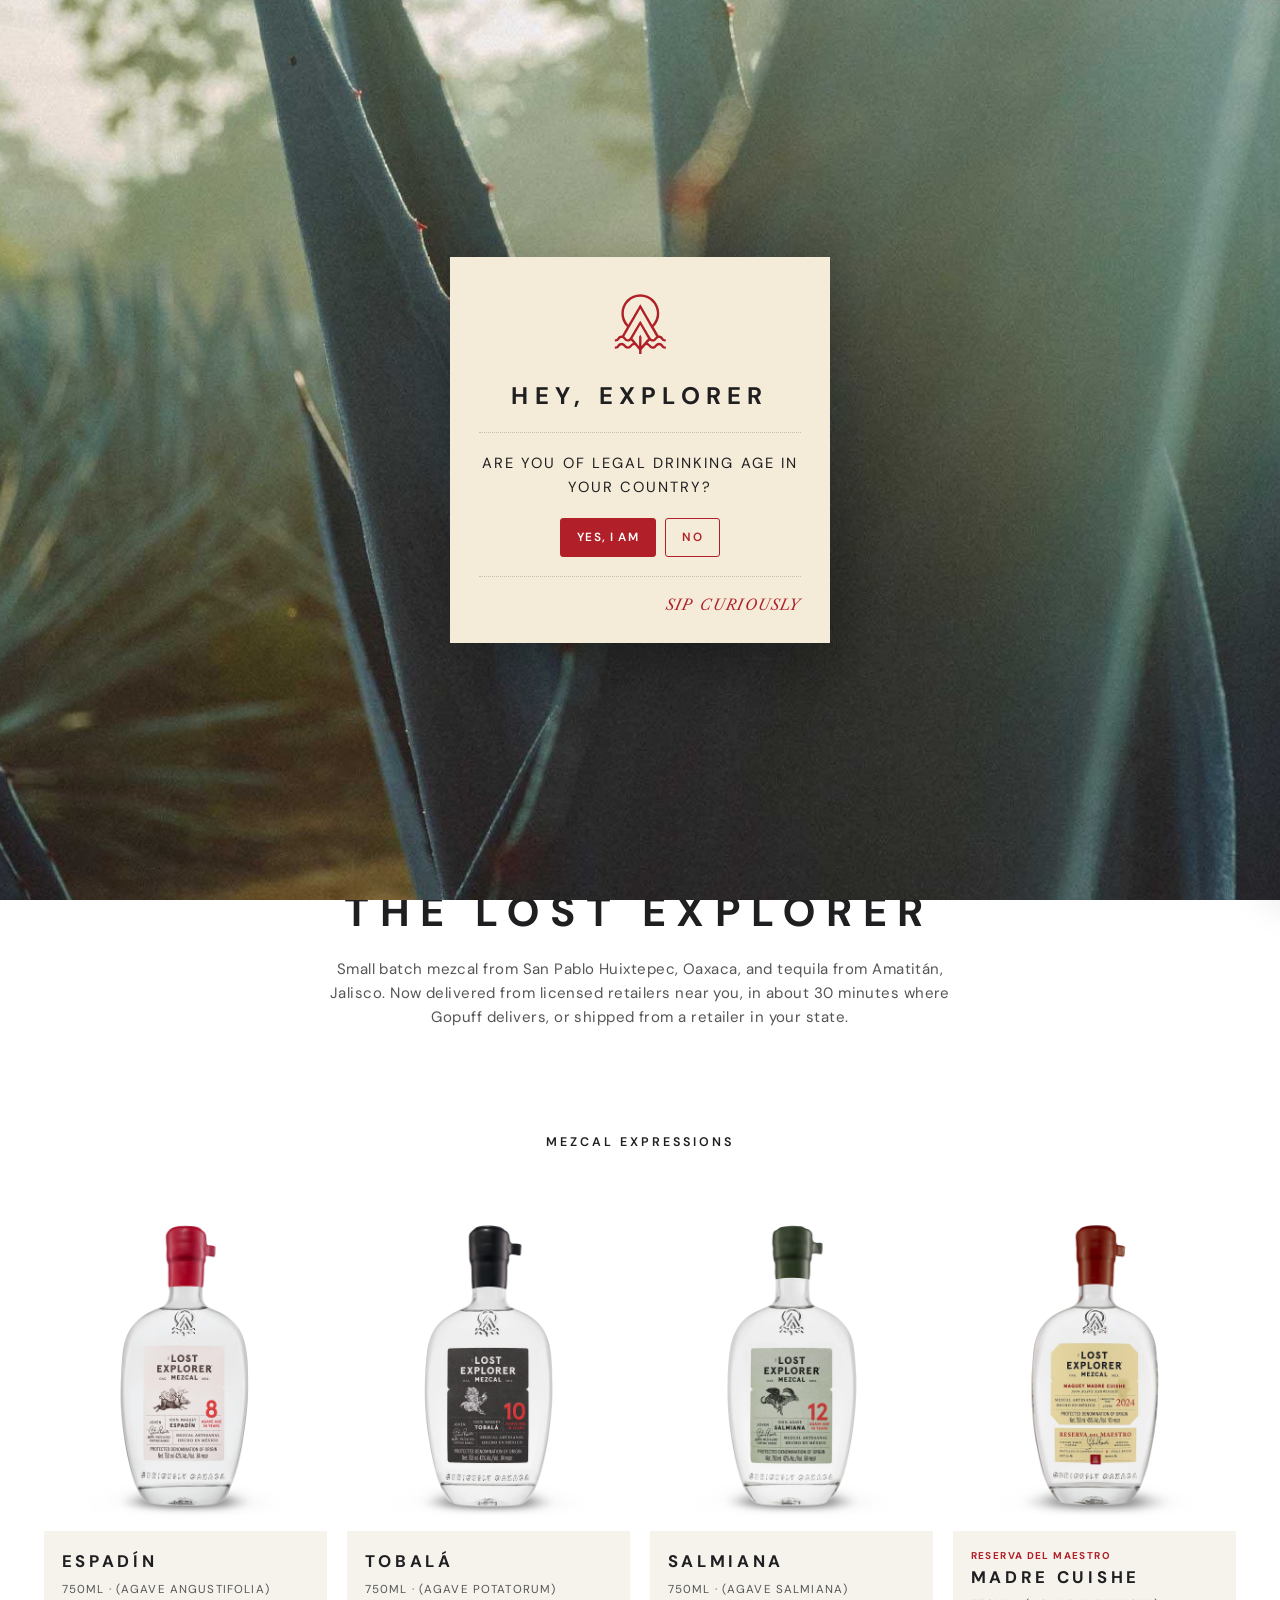
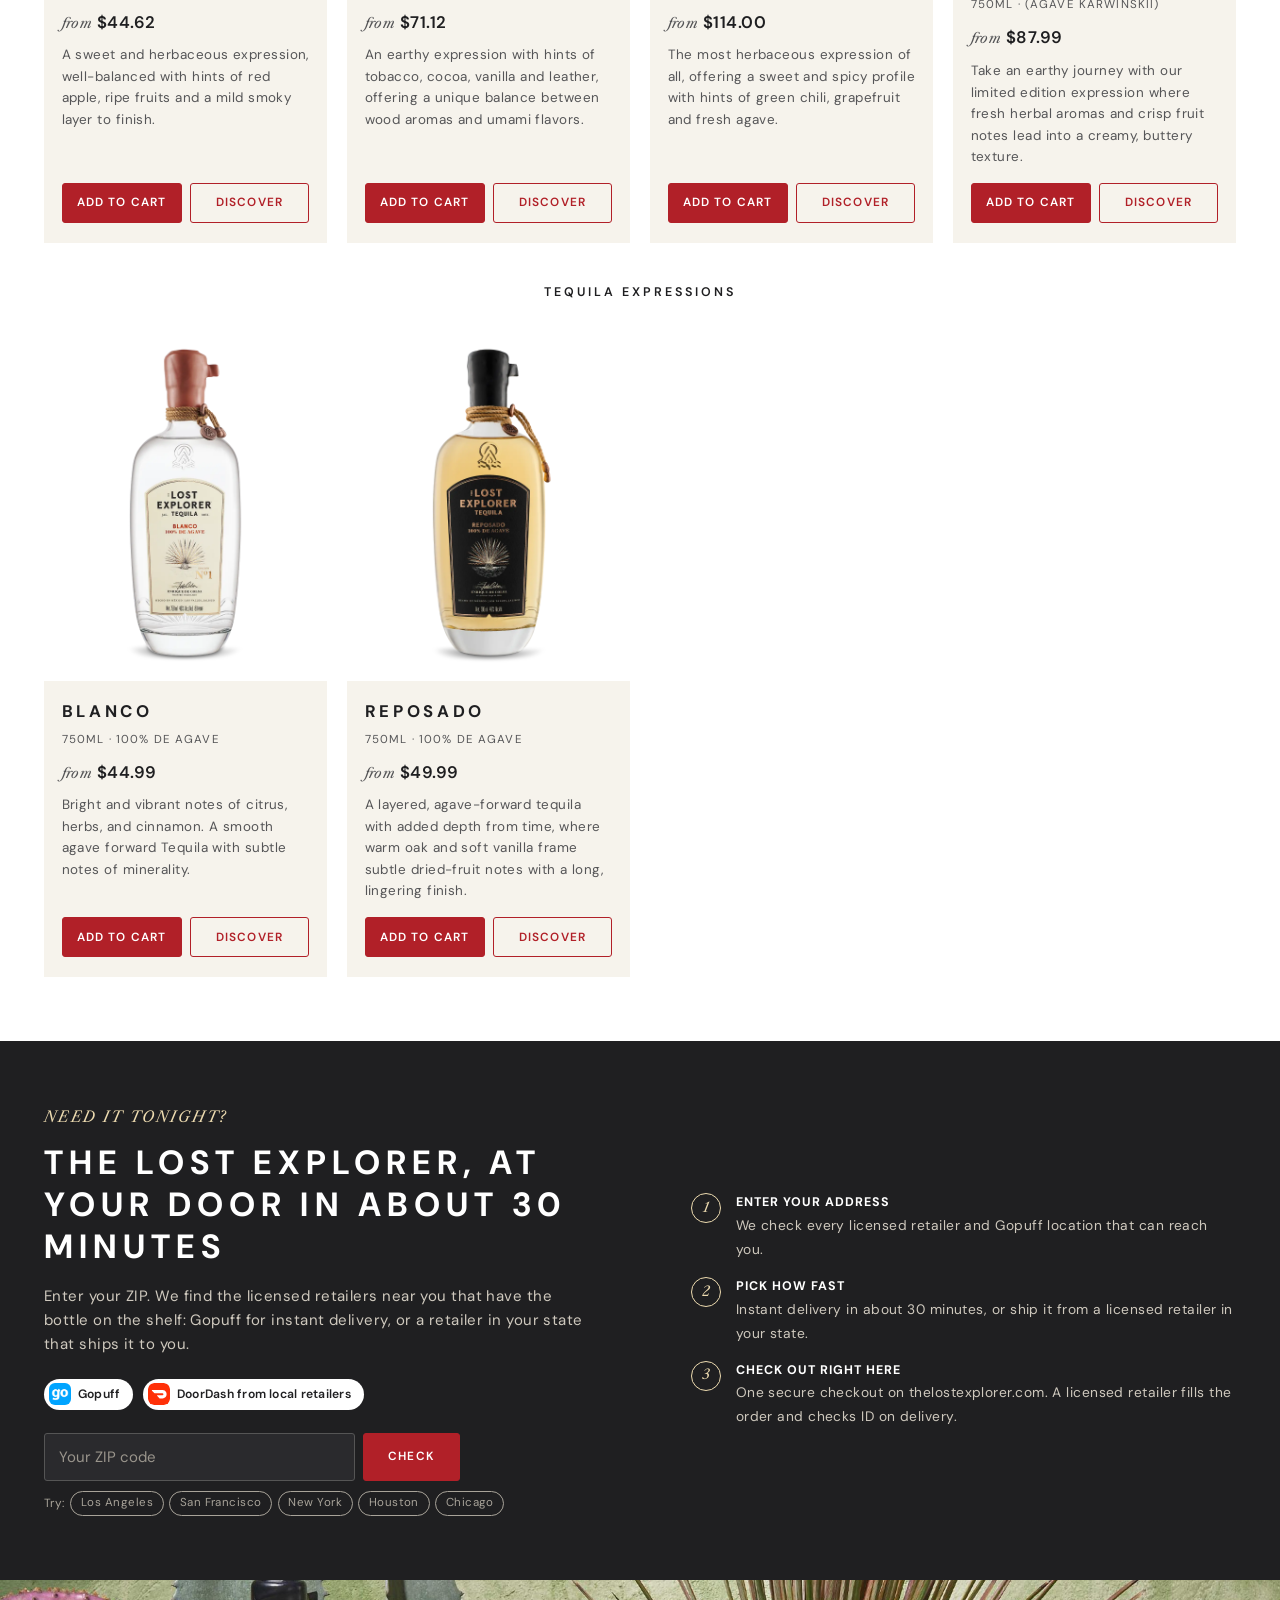
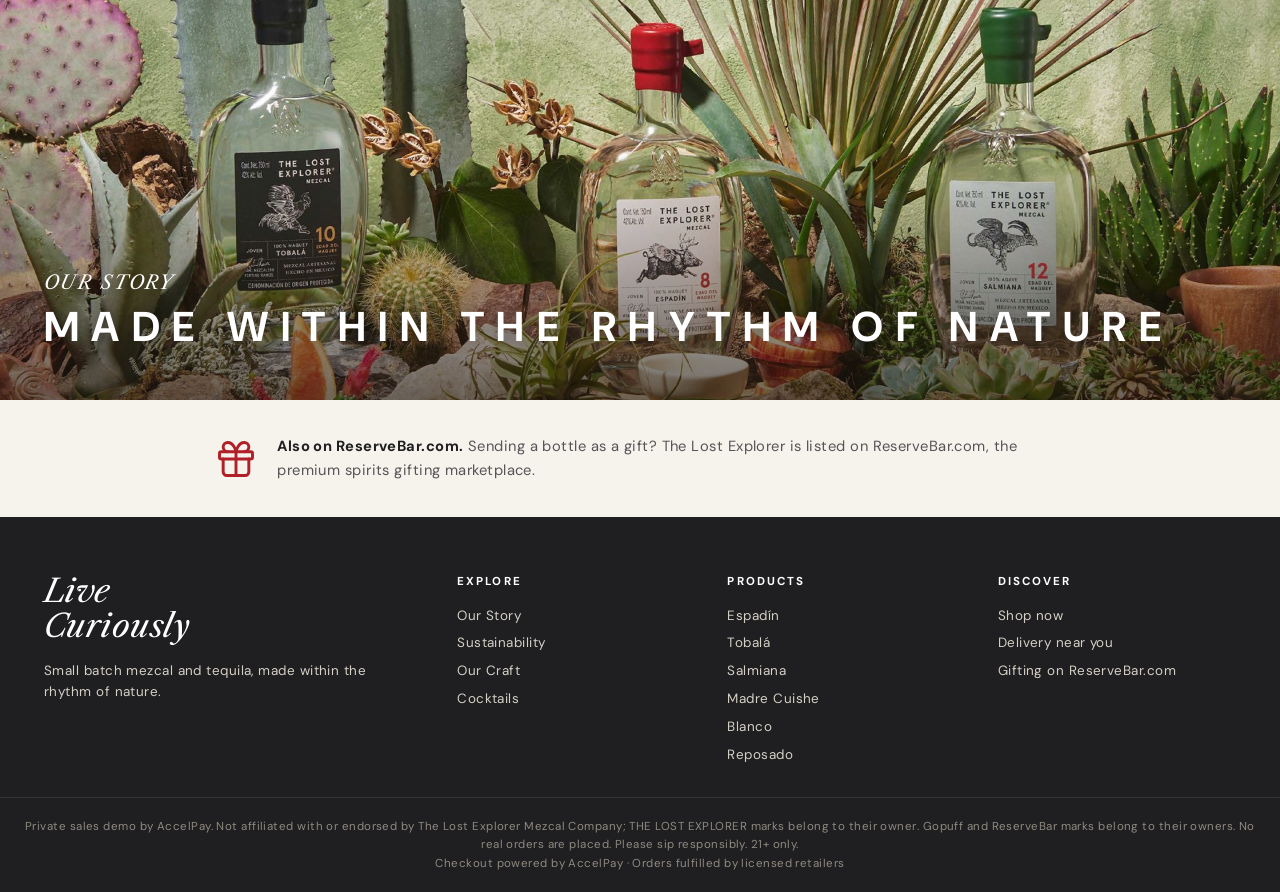
==== index.html @ 0f4b22ae "The Lost Explorer x AccelPay: demo Co-Authored-By: Claude Opus 5.5 <noreply@anthropic.com>" ====
<!doctype html>
<html lang="en">
<head>
<meta charset="utf-8">
<meta name="viewport" content="width=device-width,initial-scale=1">
<title>Live Curiously - The Lost Explorer</title>
<meta name="description" content="Private sales demo: thelostexplorer.com with AccelPay checkout in place of Bottle Nexus.">
<meta name="robots" content="noindex,nofollow">
<link rel="preconnect" href="https://fonts.googleapis.com">
<link rel="preconnect" href="https://fonts.gstatic.com" crossorigin>
<link rel="stylesheet" href="https://fonts.googleapis.com/css2?family=DM+Sans:wght@400;500;600;700&family=Libre+Caslon+Text:ital,wght@0,400;1,400&display=swap">
<link rel="stylesheet" href="styles.css?v=20261024a">
</head>
<body data-page="home">
<div id="site-header"></div>

<section class="hero" style="background-image:url('assets/home-banner.jpg')">
  <div class="in"><div class="copy">
    <span class="kicker">World's best</span>
    <p>Taste the Tequila Blanco that just won Best of Class and Best of Show in a blind test of peers by the Latin America World Spirits Competition.</p>
    <a class="btn" href="product.html?sku=blanco-750">Shop now</a>
  </div></div>
</section>

<section class="intro">
  <span class="kicker">A celebration of <b style="font-weight:700">soulful spirit making</b></span>
  <h1 class="h-caps">The Lost Explorer</h1>
  <p>Small batch mezcal from San Pablo Huixtepec, Oaxaca, and tequila from Amatitán, Jalisco. Now delivered from licensed retailers near you, in about 30 minutes where Gopuff delivers, or shipped from a retailer in your state.</p>
</section>

<section class="shop" id="shop">
  <h3 class="sec" id="mezcal">Mezcal expressions</h3>
  <div class="grid" id="grid-mezcal"></div>
  <h3 class="sec" id="tequila">Tequila expressions</h3>
  <div class="grid" id="grid-tequila"></div>
</section>

<section class="dband" id="tonight">
  <div class="in">
    <div>
      <span class="kicker">Need it tonight?</span>
      <h2>The Lost Explorer, at your door in about 30 minutes</h2>
      <p>Enter your ZIP. We find the licensed retailers near you that have the bottle on the shelf: Gopuff for instant delivery, or a retailer in your state that ships it to you.</p>
      <div class="partners">
        <span class="chip"><img src="assets/gopuff-icon.png" alt="">Gopuff</span>
        <span class="chip"><img src="assets/doordash-icon.svg" alt="">DoorDash from local retailers</span>
      </div>
      <div class="zipform"><input inputmode="numeric" maxlength="5" placeholder="Your ZIP code" aria-label="ZIP code"><button class="btn" data-zip-set>Check</button></div>
      <div class="quick">Try: <button data-zip-quick="90028">Los Angeles</button><button data-zip-quick="94103">San Francisco</button><button data-zip-quick="10003">New York</button><button data-zip-quick="77002">Houston</button><button data-zip-quick="60601">Chicago</button></div>
    </div>
    <div>
      <div id="band-result"></div>
      <ol class="how" id="how">
        <li><span class="n">1</span><div><strong>Enter your address</strong><span>We check every licensed retailer and Gopuff location that can reach you.</span></div></li>
        <li><span class="n">2</span><div><strong>Pick how fast</strong><span>Instant delivery in about 30 minutes, or ship it from a licensed retailer in your state.</span></div></li>
        <li><span class="n">3</span><div><strong>Check out right here</strong><span>One secure checkout on thelostexplorer.com. A licensed retailer fills the order and checks ID on delivery.</span></div></li>
      </ol>
    </div>
  </div>
</section>

<section class="banner" id="story" style="background-image:url('assets/banner-mezcal.jpg')">
  <div class="in"><span class="kicker">Our story</span><h2 class="h-caps">Made within the rhythm of nature</h2></div>
</section>

<section class="rb-band" id="reservebar">
  <div class="in"><img src="assets/gift.svg" alt="">
    <p><strong>Also on ReserveBar.com.</strong> Sending a bottle as a gift? The Lost Explorer is listed on ReserveBar.com, the premium spirits gifting marketplace.</p>
  </div>
</section>

<div id="site-footer"></div>

<script src="partials.js?v=20261024a"></script>
<script src="catalog.js?v=20261024a"></script>
<script src="data.js?v=20261024a"></script>
<script>
(function () {
  var C = window.LE_CATALOG;
  function card(sku) {
    var p = C[sku];
    return '<a class="card" data-card-sku="' + sku + '" href="product.html?sku=' + sku + '">' +
      '<div class="shot"><span class="tag" hidden><img src="assets/gopuff-icon.png" alt="">About 30 min</span>' +
      '<img src="' + p.img + '" alt="The Lost Explorer ' + p.name + '"><img class="ro" src="' + p.rollover + '" alt=""></div>' +
      '<div class="body"><h4>' + (p.kicker ? '<span style="display:block;font-size:.62rem;letter-spacing:.14em;color:var(--crimson)">' + p.kicker + '</span>' : '') + p.name + '</h4>' +
      '<span class="sz">' + p.size + ' · ' + p.teaser + '</span><span class="price"></span>' +
      '<p class="desc">' + p.desc + '</p>' +
      '<div class="acts"><button class="btn" data-add-sku="' + sku + '">Add to cart</button><span class="btn ghost">Discover</span></div></div></a>';
  }
  document.getElementById('grid-mezcal').innerHTML = ['espadin-750','tobala-750','salmiana-750','madre-cuishe-750'].map(card).join('');
  document.getElementById('grid-tequila').innerHTML = ['blanco-750','reposado-750'].map(card).join('');
})();
</script>
<script src="elements-config.js?v=20261024a"></script>
<script src="app.js?v=20261024a"></script>
</body>
</html>
---- styles.css ----
/* The Lost Explorer x AccelPay demo.
   Tokens are lifted from thelostexplorer.com (WordPress preset colours, 2026-10-24).
   Their type is Apercu + Adobe Caslon Pro (Typekit); DM Sans and Libre Caslon Text
   are the closest Google Fonts. The .lce-* classes approximate the LiquidCommerce
   Elements components so the switch to the real SDK is visually boring. */
:root {
  --crimson: #b12028; --crimson-dark: #981c22;
  --cotton: #faf7f0; --bone: #f6f3ec; --ecru: #efe3ce; --wheat: #eddbb0;
  --camel: #c38a67; --terracotta: #b5583a; --hunter: #4e625e; --sage: #a7ae9c;
  --ash: #94918c; --charcoal: #555557; --ink: #1f1f21; --white: #fff;
  --line: #e4ded1; --dots: #c9c1b1; --green: #3f6b52;
  --sans: "DM Sans", -apple-system, BlinkMacSystemFont, "Helvetica Neue", Arial, sans-serif;
  --serif: "Libre Caslon Text", Georgia, "Times New Roman", serif;
  --maxw: 1240px;
}
* { box-sizing: border-box; }
html { scroll-behavior: smooth; }
body { margin: 0; background: var(--white); color: var(--ink); font-family: var(--sans); font-size: 15px; line-height: 1.6; letter-spacing: .03em; -webkit-font-smoothing: antialiased; }
img { max-width: 100%; display: block; }
a { color: inherit; }
button { font: inherit; cursor: pointer; letter-spacing: inherit; }
:focus-visible { outline: 2px solid var(--crimson); outline-offset: 2px; }
.muted { color: var(--charcoal); }

/* ---------------------------------------------------------------- header */
.topbar { background: #000; color: #fff; font-size: .68rem; letter-spacing: .08em; text-transform: uppercase; }
.topbar .in { max-width: var(--maxw); margin: 0 auto; padding: .4rem 1.5rem; display: flex; gap: 1.5rem; justify-content: flex-end; align-items: center; }
.topbar a { text-decoration: none; opacity: .9; }
.promo-bar { background: var(--crimson); color: #fff; text-align: center; font-size: .82rem; padding: .45rem 1rem; letter-spacing: .02em; }
header.site { position: sticky; top: 0; z-index: 60; background: #fff; border-bottom: 1px solid var(--line); }
.hdr { max-width: var(--maxw); margin: 0 auto; padding: .8rem 1.5rem; display: flex; align-items: center; gap: 1.5rem; }
.brand { display: flex; align-items: center; gap: .55rem; text-decoration: none; color: var(--ink); flex: none; }
.brand .ic { width: 22px; height: 26px; }
.brand .ic svg { width: 100%; height: 100%; fill: var(--crimson); }
.brand .wm { width: 205px; }
.brand .wm svg { width: 100%; height: auto; fill: var(--ink); display: block; }
nav.main { display: flex; gap: 1.6rem; margin-left: auto; align-items: center; }
nav.main a { font-size: .74rem; letter-spacing: .1em; text-transform: uppercase; text-decoration: none; font-weight: 500; padding: .25rem 0; border-bottom: 1px solid transparent; }
nav.main a:hover, nav.main a[aria-current] { border-bottom-color: var(--crimson); }
.hdr-actions { display: flex; align-items: center; gap: .6rem; }
.zip-pill { white-space: nowrap; border: 1px solid var(--line); background: #fff; border-radius: 3px; padding: .45rem .7rem; font-size: .72rem; letter-spacing: .08em; text-transform: uppercase; display: inline-flex; gap: .35rem; align-items: center; }
.cart-pill { display: inline-flex; align-items: center; gap: .5rem; background: var(--crimson); color: #fff; border: none; border-radius: 3px; padding: .55rem 1rem; font-size: .74rem; letter-spacing: .1em; text-transform: uppercase; font-weight: 600; }
.cart-pill:hover { background: var(--crimson-dark); }
.cart-pill svg { width: 15px; height: 15px; fill: currentColor; }
.cart-pill .count { background: #fff; color: var(--crimson); border-radius: 999px; min-width: 1.3rem; height: 1.3rem; display: inline-grid; place-items: center; font-size: .7rem; padding: 0 .3rem; }
.cart-pill .count[hidden] { display: none; }
.burger { display: none; background: none; border: none; font-size: 1.5rem; line-height: 1; padding: 0 .25rem; }
.crumbs { max-width: var(--maxw); margin: 0 auto; padding: .7rem 1.5rem; font-size: .68rem; letter-spacing: .1em; text-transform: uppercase; color: var(--ash); }
.crumbs a { text-decoration: none; } .crumbs b { color: var(--crimson); font-weight: 500; }

/* ---------------------------------------------------------------- buttons */
.btn { display: inline-flex; align-items: center; justify-content: center; gap: .5rem; background: var(--crimson); color: #fff; border: 1px solid var(--crimson); border-radius: 3px; padding: .75rem 1.5rem; font-size: .74rem; letter-spacing: .1em; text-transform: uppercase; font-weight: 600; text-decoration: none; }
.btn:hover { background: var(--crimson-dark); border-color: var(--crimson-dark); }
.btn.ghost { background: transparent; color: var(--crimson); }
.btn.ghost:hover { background: var(--crimson); color: #fff; }
.btn.light { background: #fff; color: var(--ink); border-color: #fff; }
.btn.sm { padding: .55rem 1rem; }
.btn.block { width: 100%; }
.btn:disabled, .btn[disabled] { opacity: .4; cursor: not-allowed; }

/* ---------------------------------------------------------------- type */
.kicker { font-family: var(--serif); font-style: italic; text-transform: uppercase; letter-spacing: .12em; color: var(--crimson); font-size: .95rem; }
.h-caps { font-weight: 700; text-transform: uppercase; letter-spacing: .3em; font-size: clamp(1.5rem, 3.6vw, 2.6rem); line-height: 1.15; margin: 0; }

/* ---------------------------------------------------------------- hero */
.hero { position: relative; aspect-ratio: 2 / 1; min-height: 420px; max-height: 760px; background: #d8c3a0 center/cover no-repeat; display: flex; align-items: center; }
.hero .in { max-width: var(--maxw); width: 100%; margin: 0 auto; padding: 4rem 1.5rem; }
.hero .copy { max-width: 26rem; color: #fff; text-shadow: 0 1px 12px rgba(0,0,0,.25); }
.hero .kicker { color: #fff; font-size: 1.35rem; margin-bottom: 1.1rem; display: block; }
.hero p { text-transform: uppercase; letter-spacing: .16em; font-size: .86rem; line-height: 1.75; margin: 0 0 1.6rem; }

.intro { text-align: center; padding: 5rem 1.5rem 3rem; max-width: 820px; margin: 0 auto; }
.intro .kicker { display: block; margin-bottom: 1rem; }
.intro p { color: var(--charcoal); max-width: 40rem; margin: 1.25rem auto 0; }

/* ---------------------------------------------------------------- product grid */
.shop { max-width: var(--maxw); margin: 0 auto; padding: 1rem 1.5rem 4rem; }
.shop h3.sec { font-size: .78rem; letter-spacing: .24em; text-transform: uppercase; text-align: center; margin: 2.5rem 0 1.5rem; font-weight: 600; }
.grid { display: grid; grid-template-columns: repeat(4, minmax(0,1fr)); gap: 1.25rem; }
.card { background: var(--bone); text-decoration: none; color: inherit; display: flex; flex-direction: column; position: relative; }
.card .shot { position: relative; aspect-ratio: 4/5; overflow: hidden; background: #fff; }
.card .shot img { position: absolute; inset: 0; width: 100%; height: 100%; object-fit: cover; transition: opacity .35s; }
.card .shot img.ro { opacity: 0; }
.card:hover .shot img.ro { opacity: 1; }
.card .tag { position: absolute; top: .75rem; left: .75rem; z-index: 2; background: #fff; border-radius: 3px; padding: .25rem .5rem .25rem .3rem; font-size: .66rem; letter-spacing: .06em; text-transform: uppercase; display: inline-flex; align-items: center; gap: .35rem; box-shadow: 0 1px 6px rgba(0,0,0,.12); }
.card .tag img { width: 16px; height: 16px; border-radius: 4px; }
.card .tag[hidden] { display: none; }
.card .body { padding: 1.1rem 1.1rem 1.25rem; display: flex; flex-direction: column; gap: .35rem; flex: 1; }
.card h4 { margin: 0; font-size: 1.05rem; letter-spacing: .22em; text-transform: uppercase; font-weight: 700; }
.card .sz { font-size: .72rem; letter-spacing: .1em; color: var(--charcoal); text-transform: uppercase; }
.card .price { font-size: 1.05rem; font-weight: 600; margin-top: .25rem; }
.card .price .from { font-family: var(--serif); font-style: italic; font-weight: 400; font-size: .85rem; color: var(--charcoal); }
.card .price .na { font-size: .8rem; color: var(--ash); font-weight: 400; }
.card .desc { font-size: .84rem; color: var(--charcoal); margin: .2rem 0 .6rem; }
.card .acts { margin-top: auto; display: flex; gap: .5rem; flex-wrap: wrap; }
.card .acts .btn { flex: 1; padding: .6rem .8rem; }

/* ---------------------------------------------------------------- delivery band */
.dband { background: var(--ink); color: #fff; }
.dband .in { max-width: var(--maxw); margin: 0 auto; padding: 4rem 1.5rem; display: grid; grid-template-columns: 1.1fr 1fr; gap: 3rem; align-items: center; }
.dband .kicker { color: var(--wheat); display: block; margin-bottom: .8rem; }
.dband h2 { font-weight: 700; text-transform: uppercase; letter-spacing: .18em; font-size: clamp(1.4rem, 3vw, 2.1rem); line-height: 1.25; margin: 0 0 1rem; }
.dband p { color: #cfc9be; margin: 0 0 1.4rem; max-width: 34rem; }
.partners { display: flex; gap: .6rem; flex-wrap: wrap; margin-bottom: 1.4rem; }
.chip { display: inline-flex; align-items: center; gap: .45rem; background: #fff; color: var(--ink); border-radius: 999px; padding: .3rem .8rem .3rem .3rem; font-size: .76rem; font-weight: 600; letter-spacing: .02em; }
.chip img { width: 22px; height: 22px; border-radius: 6px; }
.zipform { display: flex; gap: .5rem; max-width: 26rem; }
.zipform input { flex: 1; min-width: 0; border: 1px solid #555; background: #2a2a2d; color: #fff; border-radius: 3px; padding: .7rem .9rem; font: inherit; }
.zipform input::placeholder { color: #9a958c; }
.quick { font-size: .74rem; color: var(--ash); display: flex; flex-wrap: wrap; gap: .35rem; align-items: center; margin-top: .6rem; }
.quick button { background: none; border: 1px solid currentColor; border-radius: 999px; padding: .15rem .6rem; font-size: .72rem; color: inherit; }
.dband .quick { color: #a8a399; }
.band-res { background: #2a2a2d; border-radius: 6px; padding: 1.2rem; display: flex; flex-direction: column; gap: 1rem; }
.br-row { display: flex; gap: .8rem; align-items: flex-start; }
.br-row img { width: 34px; height: 34px; border-radius: 8px; flex: none; }
.br-row span { color: #cfc9be; font-size: .86rem; }
.pin { width: 34px; height: 34px; border-radius: 8px; background: var(--crimson); color: #fff !important; display: grid; place-items: center; font-weight: 700; font-size: .78rem !important; flex: none; }
.band-res .chg { align-self: flex-start; background: none; border: none; color: var(--wheat); text-decoration: underline; padding: 0; font-size: .8rem; }
.how { list-style: none; padding: 0; margin: 0; display: grid; gap: 1rem; }
.how li { display: flex; gap: .9rem; align-items: flex-start; }
.how .n { width: 30px; height: 30px; border-radius: 50%; border: 1px solid var(--wheat); color: var(--wheat); display: grid; place-items: center; font-family: var(--serif); font-style: italic; flex: none; }
.how strong { display: block; letter-spacing: .08em; text-transform: uppercase; font-size: .78rem; }
.how span { color: #cfc9be; font-size: .86rem; }

/* ---------------------------------------------------------------- banner / story */
.banner { position: relative; background: center/cover no-repeat; min-height: 420px; display: flex; align-items: flex-end; }
.banner::before { content: ""; position: absolute; inset: 0; background: linear-gradient(0deg, rgba(20,16,12,.6), rgba(20,16,12,0) 60%); }
.banner .in { position: relative; }
.banner .in { max-width: var(--maxw); width: 100%; margin: 0 auto; padding: 3rem 1.5rem; color: #fff; text-shadow: 0 1px 14px rgba(0,0,0,.35); }
.banner .kicker { color: #fff; font-size: 1.2rem; }
.banner h2 { margin: .4rem 0 0; }

.rb-band { background: var(--bone); }
.rb-band .in { max-width: 900px; margin: 0 auto; padding: 2.2rem 1.5rem; display: flex; gap: 1.2rem; align-items: center; }
.rb-band img { width: 44px; height: 44px; flex: none; }
.rb-band p { margin: 0; font-size: .92rem; color: var(--charcoal); }
.rb-band strong { color: var(--ink); }

/* ---------------------------------------------------------------- PDP */
.pdp { background: var(--bone); }
.pdp .in { max-width: var(--maxw); margin: 0 auto; padding: 3rem 1.5rem 4rem; display: grid; grid-template-columns: minmax(0, 470px) minmax(0, 1fr); gap: 3rem; align-items: start; }
.pdp h1 { font-size: clamp(1.8rem, 3.2vw, 2.4rem); letter-spacing: .26em; text-transform: uppercase; font-weight: 700; margin: 0; line-height: 1.1; }
.pdp .sub1 { text-transform: uppercase; letter-spacing: .14em; font-size: .84rem; margin-top: .4rem; }
.pdp .teaser { font-family: var(--serif); font-style: italic; text-transform: uppercase; letter-spacing: .1em; color: var(--crimson); font-size: .82rem; margin-top: .3rem; }
.specs { display: grid; grid-template-columns: 1fr auto; border-top: 1px dotted var(--dots); border-bottom: 1px dotted var(--dots); margin: 1.4rem 0 1rem; }
.specs .d { padding: 1rem 1rem 1rem 0; font-size: .86rem; border-right: 1px dotted var(--dots); }
.specs .age { padding: .4rem 0 .6rem 1.2rem; text-align: center; color: var(--crimson); }
.specs .age b { display: block; font-family: var(--serif); font-size: 4rem; line-height: 1; font-weight: 400; }
.specs .age span { font-size: .72rem; letter-spacing: .14em; text-transform: uppercase; font-weight: 700; line-height: 1.3; display: block; }
.facts { display: grid; grid-template-columns: auto 1fr; gap: .45rem 1rem; margin-bottom: 1.4rem; font-size: .76rem; align-items: baseline; }
.facts dt { text-transform: uppercase; letter-spacing: .12em; font-weight: 600; }
.facts dd { margin: 0; font-family: var(--serif); font-style: italic; text-transform: uppercase; letter-spacing: .08em; border-bottom: 1px dotted var(--dots); padding-bottom: .2rem; }
.pdp .visual { position: sticky; top: 100px; }
.pdp .visual img.hero-img { width: 100%; height: auto; }
.pdp .visual .bottle { background: #fff; display: grid; place-items: center; padding: 1rem; }
.pdp .visual .bottle img { max-height: 560px; width: auto; }

/* ---------------------------------------------------------------- Elements stand-in */
.lce-host { display: flex; flex-direction: column; gap: 1.1rem; }
.lce-note { font-size: .66rem; letter-spacing: .08em; text-transform: uppercase; color: var(--ash); display: flex; align-items: center; gap: .4rem; }
.lce-note::before { content: ""; width: 7px; height: 7px; border-radius: 50%; background: var(--crimson); }
.lce-field { display: flex; flex-direction: column; gap: .5rem; }
.lce-label { font-size: .7rem; letter-spacing: .14em; text-transform: uppercase; font-weight: 600; }
.lce-label em { font-style: normal; color: var(--ash); font-weight: 400; letter-spacing: .06em; }
.lce-chips { display: flex; gap: .6rem; }
.lce-chip { border: 1px solid var(--ink); background: transparent; border-radius: 6px; padding: .45rem 1.1rem; font-size: .72rem; letter-spacing: .1em; text-transform: uppercase; text-decoration: none; color: var(--ink); font-weight: 600; }
.lce-chip[aria-checked="true"] { background: var(--ink); color: #fff; }
.lce-price { font-size: 1.6rem; font-weight: 700; }
.lce-price .per { font-family: var(--serif); font-style: italic; font-weight: 400; font-size: .95rem; text-transform: uppercase; letter-spacing: .06em; }
.lce-price .from { font-family: var(--serif); font-style: italic; font-weight: 400; font-size: 1rem; }
.lce-address { border: 1px dashed var(--dots); border-radius: 4px; padding: .9rem; display: flex; flex-direction: column; gap: .6rem; background: #fff; }
.lce-address.needs { border-color: var(--crimson); box-shadow: 0 0 0 3px rgba(177,32,40,.12); }
.lce-address.set { border-style: solid; border-color: var(--green); background: #f3f7f3; }
.lce-address .row { display: flex; gap: .5rem; }
.lce-address input { flex: 1; min-width: 0; border: 1px solid var(--line); border-radius: 3px; padding: .6rem .75rem; font: inherit; }
.lce-address .cur { font-size: .86rem; display: flex; align-items: center; gap: .5rem; flex-wrap: wrap; }
.lce-address .chg { background: none; border: none; text-decoration: underline; font-size: .8rem; color: var(--charcoal); padding: 0; margin-left: auto; }
.lce-tabs { display: grid; grid-template-columns: 1fr 1fr; border: 1px solid var(--ink); border-radius: 4px; overflow: hidden; }
.lce-tabs button { background: #fff; border: none; padding: .75rem .6rem; text-align: center; font-size: .72rem; letter-spacing: .1em; text-transform: uppercase; font-weight: 600; border-right: 1px solid var(--ink); display: flex; flex-direction: column; align-items: center; gap: .15rem; }
.lce-tabs button:last-child { border-right: none; }
.lce-tabs button[aria-selected="true"] { background: var(--ink); color: #fff; }
.lce-tabs button:disabled { color: var(--ash); cursor: not-allowed; background: #f3f1ec; }
.lce-tabs .ico { width: 18px; height: 18px; border-radius: 5px; }
.lce-tabs .sub { font-size: .68rem; letter-spacing: 0; text-transform: none; font-weight: 400; opacity: .8; }
.lce-retailers { display: flex; flex-direction: column; gap: .45rem; }
.lce-retailer { display: flex; align-items: center; gap: .75rem; width: 100%; text-align: left; border: 1px solid var(--line); background: #fff; border-radius: 4px; padding: .65rem .8rem; }
.lce-retailer[aria-checked="true"] { border-color: var(--ink); box-shadow: inset 0 0 0 1px var(--ink); }
.lce-retailer .lft { display: flex; gap: .65rem; align-items: center; flex: 1; min-width: 0; }
.rlogo { width: 30px; height: 30px; border-radius: 7px; flex: none; }
.rlogo.txt { background: var(--ecru); color: var(--ink); display: grid; place-items: center; font-weight: 700; font-size: .85rem; }
.lce-retailer .nm { font-weight: 600; font-size: .86rem; }
.lce-retailer .meta { font-size: .74rem; color: var(--charcoal); }
.lce-retailer .fee { font-weight: 700; font-size: .92rem; white-space: nowrap; }
.lce-retailers .more { font-size: .76rem; color: var(--charcoal); padding: .2rem .2rem 0; }
.lce-buy { display: flex; gap: .75rem; align-items: stretch; }
.qty { display: flex; align-items: center; gap: .1rem; }
.qty button { background: none; border: none; width: 2rem; height: 2.4rem; font-size: 1.1rem; }
.qty span { font-family: var(--serif); font-style: italic; min-width: 1.6rem; text-align: center; }
.lce-buy .btn { flex: 1; }
.lce-alert { font-size: .84rem; color: var(--crimson-dark); background: #fbf0ef; border-radius: 4px; padding: .7rem .8rem; }
.lce-fine { font-size: .72rem; color: var(--ash); margin: 0; }
.lce-address .quick { margin-top: 0; }
.lce-address .quick button { color: var(--charcoal); }

/* notes */
.notes { max-width: var(--maxw); margin: 0 auto; padding: 3rem 1.5rem 1rem; }
.notes .tri { display: grid; grid-template-columns: repeat(3, 1fr); border-top: 1px dotted var(--dots); border-bottom: 1px dotted var(--dots); }
.notes .tri div { padding: 1.4rem; border-right: 1px dotted var(--dots); }
.notes .tri div:last-child { border-right: none; }
.notes .tri h5 { margin: 0 0 .5rem; font-family: var(--serif); font-style: italic; color: var(--crimson); text-transform: uppercase; letter-spacing: .12em; font-size: .9rem; font-weight: 400; }
.notes .tri p { margin: 0; font-size: .9rem; }
.sip { max-width: var(--maxw); margin: 0 auto; padding: 2.5rem 1.5rem 3rem; display: grid; grid-template-columns: 1fr 1fr; gap: 3rem; align-items: center; }
.sip h5 { font-family: var(--serif); font-style: italic; color: var(--crimson); text-transform: uppercase; letter-spacing: .12em; font-size: .95rem; font-weight: 400; margin: 0 0 .8rem; }
.sip ul { list-style: none; padding: 0; margin: 0; text-transform: uppercase; letter-spacing: .1em; font-size: .8rem; display: grid; gap: .4rem; }

/* ---------------------------------------------------------------- drawer */
.scrim { position: fixed; inset: 0; background: rgba(20,18,16,.45); opacity: 0; pointer-events: none; transition: opacity .25s; z-index: 90; }
.scrim.on { opacity: 1; pointer-events: auto; }
.drawer { position: fixed; top: 0; right: 0; height: 100%; width: min(430px, 100%); background: var(--cotton); z-index: 100; display: flex; flex-direction: column; transform: translateX(100%); transition: transform .28s ease; box-shadow: -8px 0 40px rgba(0,0,0,.14); }
.drawer.on { transform: none; }
.drawer > header { position: static; display: flex; align-items: center; justify-content: space-between; padding: 1rem 1.25rem; border-bottom: 1px solid var(--line); background: #fff; }
.drawer > header h2 { font-size: .9rem; letter-spacing: .24em; text-transform: uppercase; margin: 0; }
.drawer .x { background: none; border: none; font-size: 1.6rem; line-height: 1; color: var(--charcoal); }
.drawer .items { flex: 1; overflow-y: auto; padding: 1rem 1.25rem; display: flex; flex-direction: column; gap: 1rem; }
.retailer-group { border: 1px solid var(--line); border-radius: 4px; overflow: hidden; background: #fff; }
.rg-head { background: var(--bone); padding: .55rem .8rem; font-size: .76rem; display: flex; gap: .5rem; align-items: center; flex-wrap: wrap; border-bottom: 1px solid var(--line); }
.rg-head img { width: 20px; height: 20px; border-radius: 5px; }
.rg-head .exp { color: var(--charcoal); margin-left: auto; }
.line { display: flex; gap: .8rem; padding: .8rem; border-bottom: 1px solid var(--line); align-items: flex-start; }
.line:last-child { border-bottom: none; }
.line .thumb { width: 52px; height: 64px; flex: none; background: #fff; display: grid; place-items: center; }
.line .thumb img { max-height: 64px; width: auto; }
.line .info { flex: 1; min-width: 0; display: flex; flex-direction: column; gap: .2rem; }
.line .nm { font-size: .84rem; font-weight: 700; letter-spacing: .08em; text-transform: uppercase; }
.line .sz { font-size: .74rem; color: var(--charcoal); }
.line .lfoot { display: flex; align-items: center; justify-content: space-between; }
.line .amt { font-weight: 600; font-size: .9rem; }
.line .rm { align-self: flex-start; background: none; border: none; color: var(--ash); font-size: .72rem; text-decoration: underline; padding: 0; }
.rb-note { display: flex; gap: .6rem; align-items: center; font-size: .78rem; color: var(--charcoal); background: #fff; border: 1px dashed var(--dots); border-radius: 4px; padding: .6rem .75rem; }
.rb-note img { width: 22px; height: 22px; flex: none; }
.empty { text-align: center; color: var(--charcoal); padding: 3rem 1rem; display: flex; flex-direction: column; align-items: center; gap: .5rem; }
.drawer .foot { border-top: 1px solid var(--line); padding: 1rem 1.25rem; display: flex; flex-direction: column; gap: .7rem; background: #fff; }
.promo { display: flex; gap: .5rem; align-items: center; }
.promo input { flex: 1; min-width: 0; border: 1px solid var(--line); border-radius: 3px; padding: .5rem .7rem; font: inherit; font-size: .85rem; }
.promo button { border: 1px solid var(--ink); background: #fff; border-radius: 3px; padding: .5rem .85rem; font-size: .74rem; text-transform: uppercase; letter-spacing: .08em; }
.promo .applied { flex: 1; font-size: .84rem; }
.totals { display: flex; flex-direction: column; gap: .25rem; font-size: .86rem; }
.totals .r { display: flex; justify-content: space-between; }
.totals .r.big { font-size: 1rem; font-weight: 700; border-top: 1px solid var(--line); padding-top: .5rem; margin-top: .2rem; }
.totals .r.disc .v { color: var(--green); }
.secure { font-size: .7rem; color: var(--ash); text-align: center; margin: 0; }

/* ---------------------------------------------------------------- checkout */
.co-top { background: #fff; border-bottom: 1px solid var(--line); }
.co-top .in { max-width: 1080px; margin: 0 auto; padding: 1rem 1.5rem; display: flex; align-items: center; justify-content: space-between; gap: 1rem; }
.co-top .secure-tag { font-size: .7rem; letter-spacing: .1em; text-transform: uppercase; color: var(--charcoal); display: flex; gap: .4rem; align-items: center; }
.co-wrap { max-width: 1080px; margin: 0 auto; padding: 2rem 1.5rem 5rem; display: grid; grid-template-columns: minmax(0,1.3fr) minmax(0,1fr); gap: 2.2rem; align-items: start; }
.co-main { display: flex; flex-direction: column; gap: 1.1rem; }
.co-step { background: #fff; border: 1px solid var(--line); border-radius: 4px; padding: 1.3rem; }
.co-step h3 { font-size: .82rem; letter-spacing: .2em; text-transform: uppercase; margin: 0 0 1rem; display: flex; align-items: center; gap: .6rem; }
.co-step h3 .n { width: 1.5rem; height: 1.5rem; border-radius: 50%; background: var(--crimson); color: #fff; font-size: .72rem; display: grid; place-items: center; letter-spacing: 0; }
.frm { display: grid; grid-template-columns: 1fr 1fr; gap: .7rem; }
.frm .full { grid-column: 1 / -1; }
.frm label { display: flex; flex-direction: column; gap: .3rem; font-size: .72rem; letter-spacing: .06em; text-transform: uppercase; color: var(--charcoal); }
.frm input { border: 1px solid var(--line); border-radius: 3px; padding: .6rem .7rem; font: inherit; font-size: .92rem; text-transform: none; letter-spacing: .02em; min-width: 0; background: #fff; }
.chk { display: flex; align-items: flex-start; gap: .55rem; font-size: .84rem; margin-top: .75rem; }
.chk input { margin-top: .25rem; }
.co-opt { display: flex; gap: .8rem; align-items: center; border: 1px solid var(--line); border-radius: 4px; padding: .8rem; margin-bottom: .5rem; font-size: .84rem; }
.co-opt.on { border-color: var(--ink); box-shadow: inset 0 0 0 1px var(--ink); }
.co-opt img { width: 34px; height: 34px; border-radius: 8px; flex: none; }
.co-opt span { color: var(--charcoal); font-size: .78rem; }
.co-opt .v { margin-left: auto; font-weight: 700; color: var(--ink); font-size: .9rem; }
.co-explain { font-size: .78rem; color: var(--charcoal); margin: .6rem 0 0; }
.card-mock { border: 1px solid var(--line); border-radius: 3px; padding: .85rem; background: var(--bone); font-size: .88rem; color: var(--charcoal); display: flex; justify-content: space-between; }
.stripe-note { font-size: .74rem; color: var(--ash); margin-top: .6rem; }
.legal { font-size: .72rem; color: var(--ash); margin-top: .8rem; }
.co-side { background: #fff; border: 1px solid var(--line); border-radius: 4px; padding: 1.3rem; position: sticky; top: 20px; display: flex; flex-direction: column; gap: 1rem; }
.co-side h3 { font-size: .82rem; letter-spacing: .2em; text-transform: uppercase; margin: 0; }
.co-ship { border: 1px solid var(--line); border-radius: 4px; overflow: hidden; }
.co-ship-h { display: flex; gap: .65rem; align-items: center; padding: .65rem .75rem; background: var(--bone); font-size: .8rem; }
.co-ship-h img { width: 30px; height: 30px; border-radius: 7px; }
.co-ship-h span { color: var(--charcoal); font-size: .74rem; }
.co-ship .line .amt { margin-left: auto; }
.thanks { max-width: 620px; margin: 0 auto; padding: 4.5rem 1.5rem; text-align: center; }
.thanks .num { font-family: var(--serif); font-style: italic; color: var(--crimson); font-size: 1.1rem; }
.thanks .who { text-align: left; background: var(--bone); border-radius: 4px; padding: 1rem 1.2rem; margin: 1.5rem 0; font-size: .88rem; }

/* ---------------------------------------------------------------- footer */
footer.site { background: var(--ink); color: #d5d0c6; }
.ft { max-width: var(--maxw); margin: 0 auto; padding: 3.5rem 1.5rem 2rem; display: grid; grid-template-columns: 1.6fr 1fr 1fr 1fr; gap: 2rem; }
.ft .lc { font-family: var(--serif); font-style: italic; font-size: 2rem; color: #fff; line-height: 1.1; }
.ft h4 { font-size: .72rem; letter-spacing: .18em; text-transform: uppercase; color: #fff; margin: 0 0 .8rem; }
.ft ul { list-style: none; margin: 0; padding: 0; display: flex; flex-direction: column; gap: .4rem; font-size: .84rem; }
.ft a { text-decoration: none; }
.legal-row { border-top: 1px solid #333; padding: 1.2rem 1.5rem; text-align: center; font-size: .72rem; color: #8f8a80; }
.powered { display: inline-flex; gap: .4rem; align-items: center; }

.ribbon { position: fixed; left: 0; bottom: 0; z-index: 120; background: var(--ink); color: #fff; font-size: .64rem; letter-spacing: .12em; text-transform: uppercase; padding: .4rem .8rem; border-top-right-radius: 4px; }
.toast { position: fixed; left: 50%; bottom: 1.5rem; transform: translate(-50%, 20px); background: var(--ink); color: #fff; padding: .6rem 1rem; border-radius: 4px; font-size: .84rem; opacity: 0; pointer-events: none; transition: all .25s; z-index: 130; }
.toast.on { opacity: 1; transform: translate(-50%, 0); }

/* ---------------------------------------------------------------- age gate */
#agegate { position: fixed; inset: 0; z-index: 200; background: #2d3b2c url("assets/agave.jpg") center/cover; display: grid; place-items: center; padding: 1rem; }
#agegate[hidden] { display: none; }
.ag-card { background: #f4ecd9; width: min(380px, 100%); padding: 2.2rem 1.8rem 1.6rem; text-align: center; box-shadow: 0 20px 60px rgba(0,0,0,.35); }
.ag-card .ic { width: 52px; margin: 0 auto 1rem; }
.ag-card .ic svg { fill: var(--crimson); width: 100%; height: auto; }
.ag-card h2 { letter-spacing: .26em; text-transform: uppercase; font-size: 1.5rem; margin: 0; padding-bottom: 1rem; border-bottom: 1px dotted var(--dots); }
.ag-q { text-transform: uppercase; letter-spacing: .14em; font-size: .92rem; margin: 1.2rem 0; }
.ag-btns { display: flex; gap: .6rem; justify-content: center; padding-bottom: 1.2rem; border-bottom: 1px dotted var(--dots); }
.ag-sip { font-family: var(--serif); font-style: italic; color: var(--crimson); text-transform: uppercase; letter-spacing: .12em; text-align: right; margin: 1rem 0 0; }

/* ---------------------------------------------------------------- responsive */
@media (max-width: 1080px) {
  .brand .wm { width: 160px; }
  nav.main { gap: 1rem; }
}
@media (max-width: 1000px) {
  .grid { grid-template-columns: repeat(2, minmax(0,1fr)); }
}
@media (max-width: 900px) {
  .dband .in, .pdp .in, .sip { grid-template-columns: 1fr; gap: 2rem; }
  .pdp .visual { position: static; order: -1; }
  .co-wrap { grid-template-columns: 1fr; }
  .co-side { position: static; }
  .ft { grid-template-columns: 1fr 1fr; }
}
@media (max-width: 760px) {
  nav.main { display: none; }
  nav.main.open { display: flex; flex-direction: column; align-items: flex-start; position: absolute; top: 100%; left: 0; right: 0; background: #fff; border-bottom: 1px solid var(--line); padding: 1rem 1.5rem; gap: .9rem; margin: 0; }
  .burger { display: block; margin-left: auto; }
  .zip-pill { display: none; }
}
@media (max-width: 620px) {
  .topbar { display: none; }
  .hdr { padding: .65rem 1rem; gap: .6rem; }
  .brand .wm { width: 130px; }
  .brand .ic { width: 18px; height: 22px; }
  .cart-pill { padding: .5rem .7rem; }
  .cart-pill .lbl { display: none; }
  .hero { aspect-ratio: auto; min-height: 460px; background-position: 58% center; }
  .hero::before { content: ""; position: absolute; inset: 0; background: linear-gradient(90deg, rgba(40,28,16,.62), rgba(40,28,16,.15)); }
  .hero .in { position: relative; }
  .hero .in { padding: 2.5rem 1rem; }
  .shop, .notes, .sip, .pdp .in, .dband .in, .banner .in, .rb-band .in, .intro, .crumbs { padding-left: 1rem; padding-right: 1rem; }
  .grid { grid-template-columns: 1fr; }
  .notes .tri { grid-template-columns: 1fr; }
  .notes .tri div { border-right: none; border-bottom: 1px dotted var(--dots); }
  .notes .tri div:last-child { border-bottom: none; }
  .frm { grid-template-columns: 1fr; }
  .ft { grid-template-columns: 1fr; }
  .lce-buy { flex-wrap: wrap; }
  .lce-buy .btn { flex: 1 1 100%; }
  .co-wrap { padding: 1.2rem 1rem 4rem; }
  .zipform { max-width: none; }
}
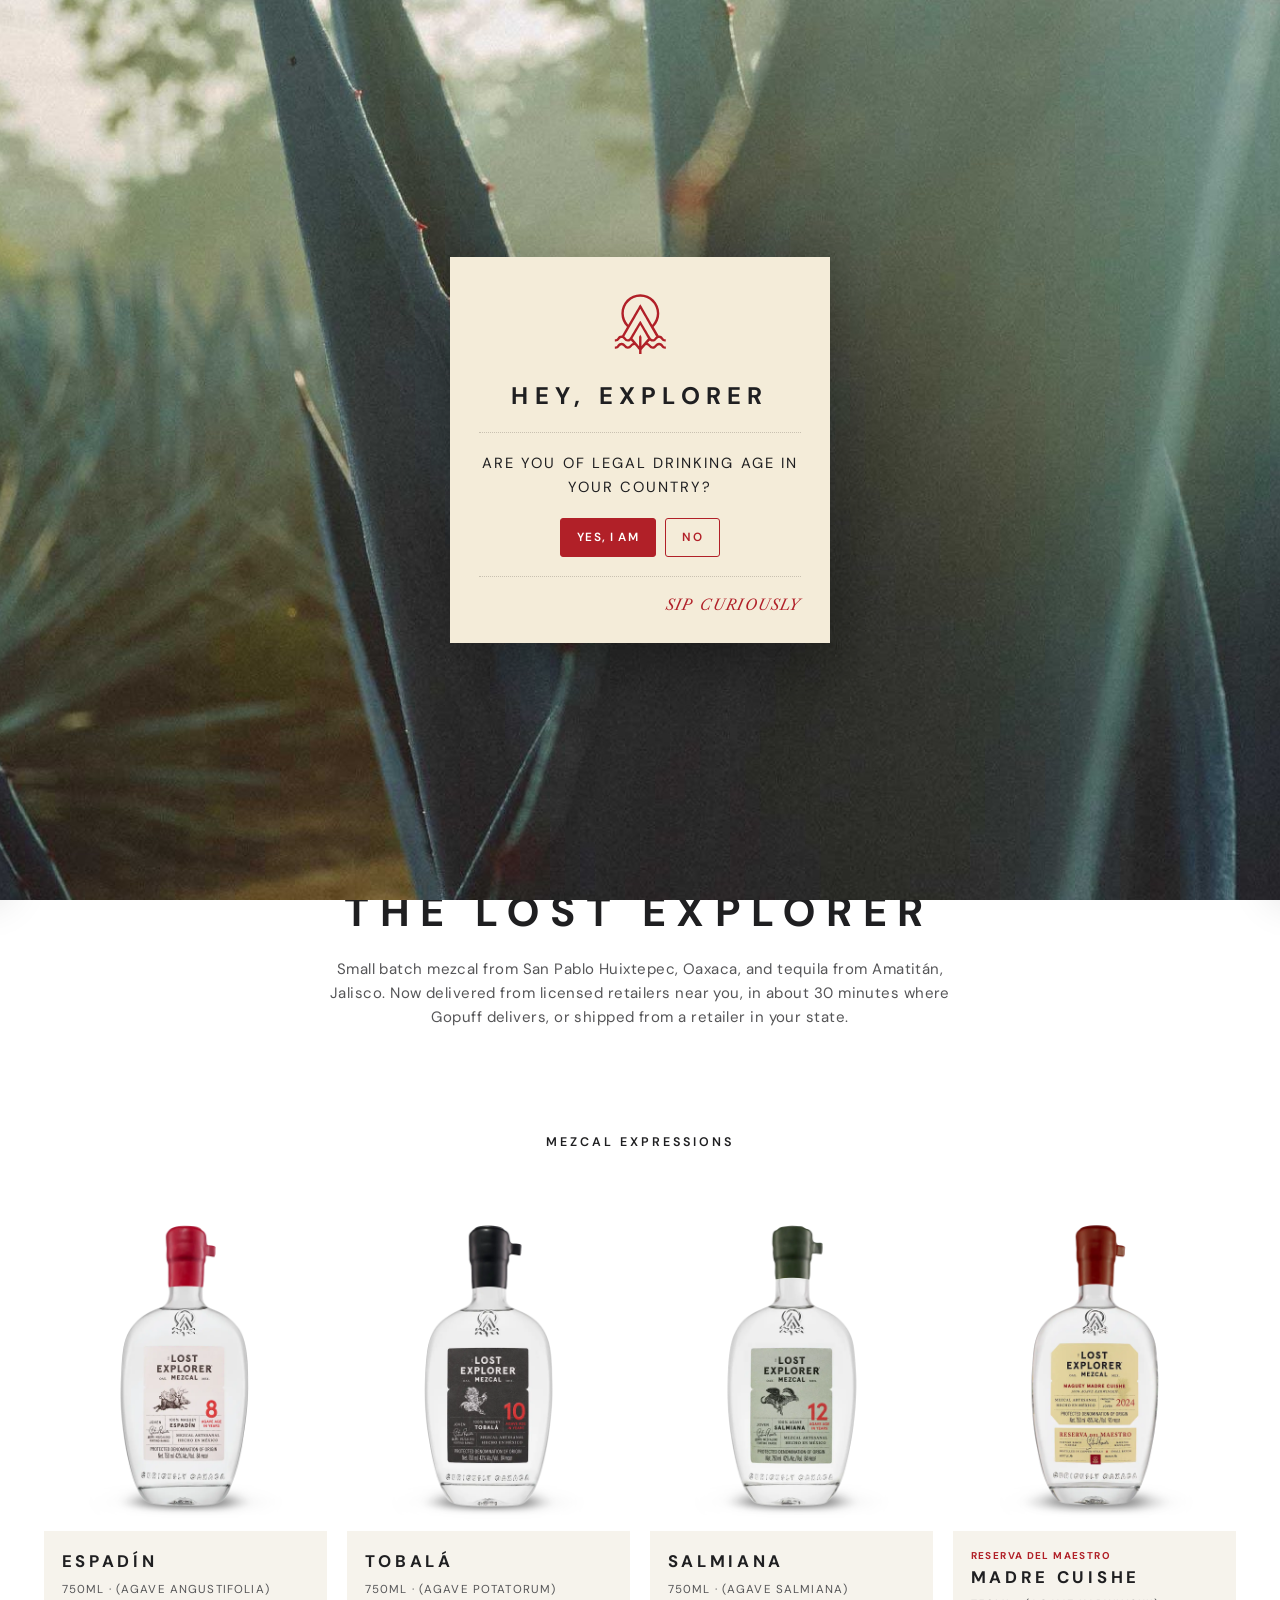
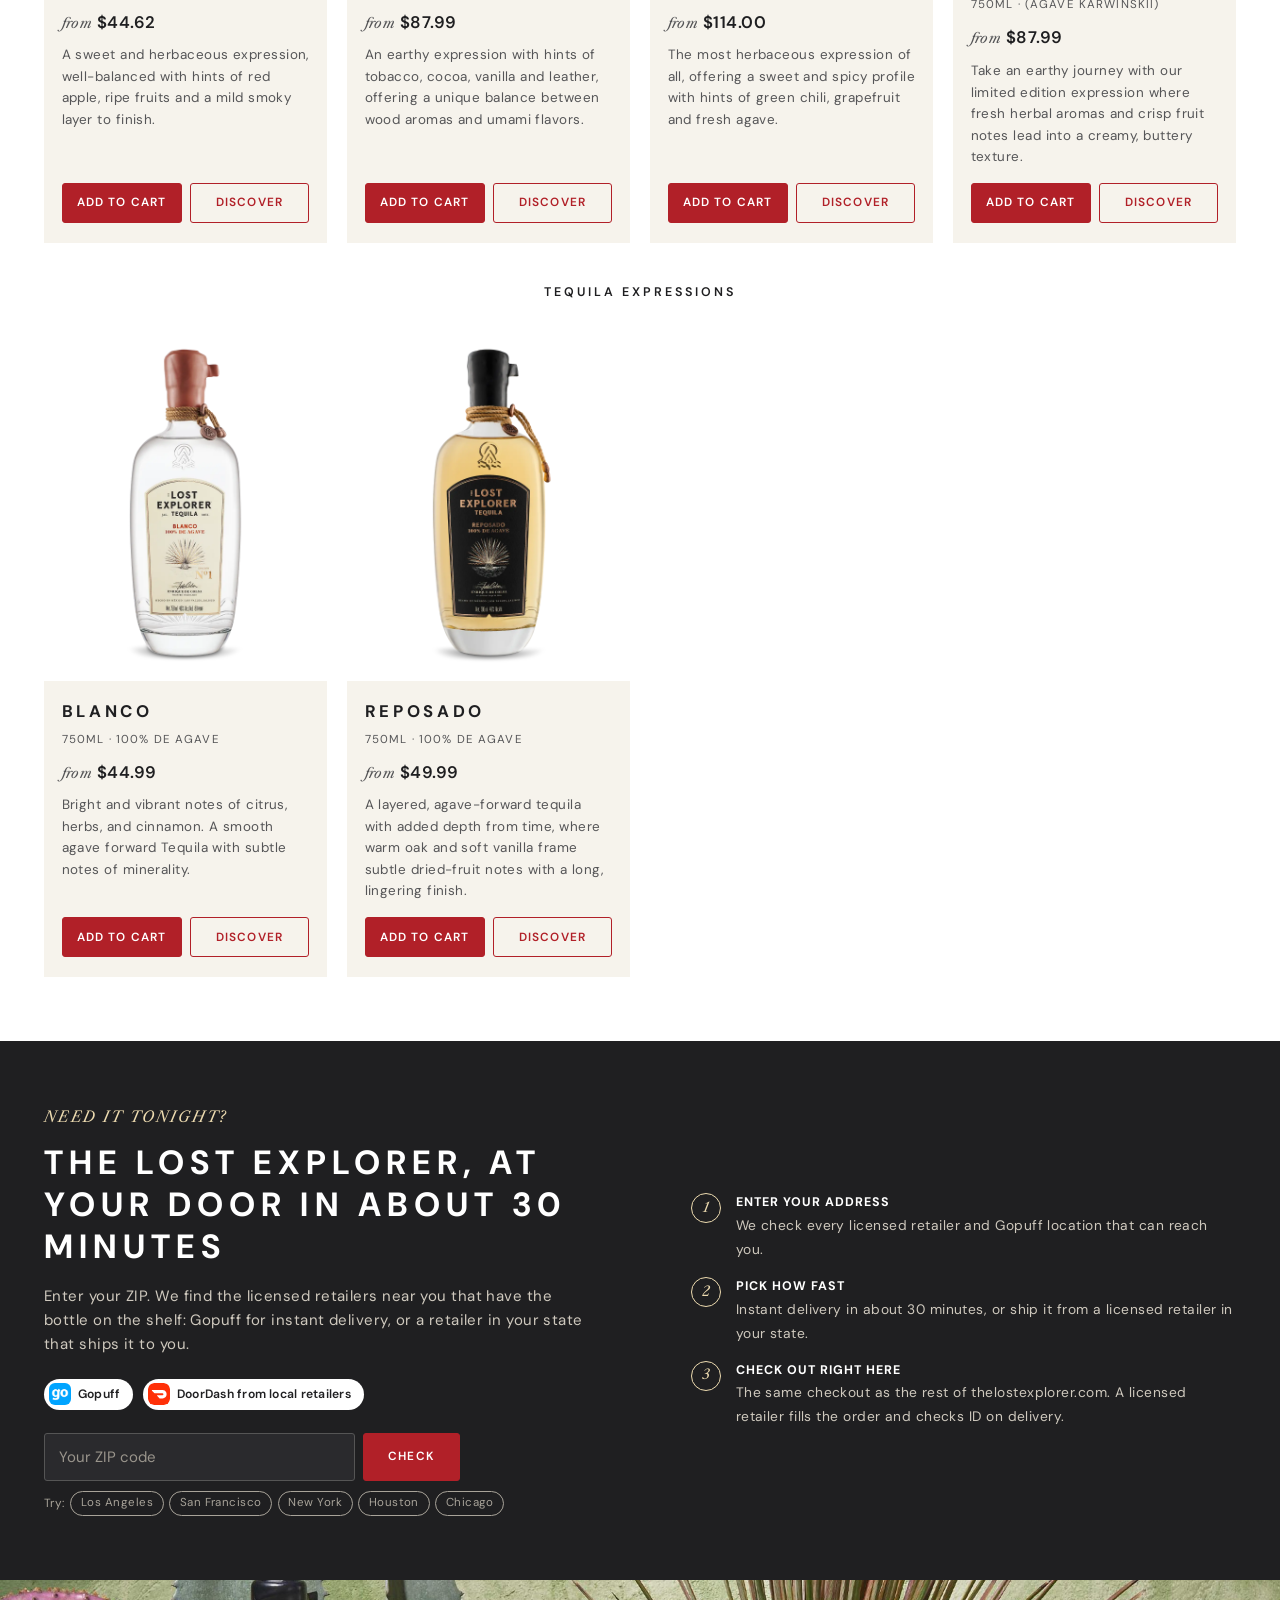
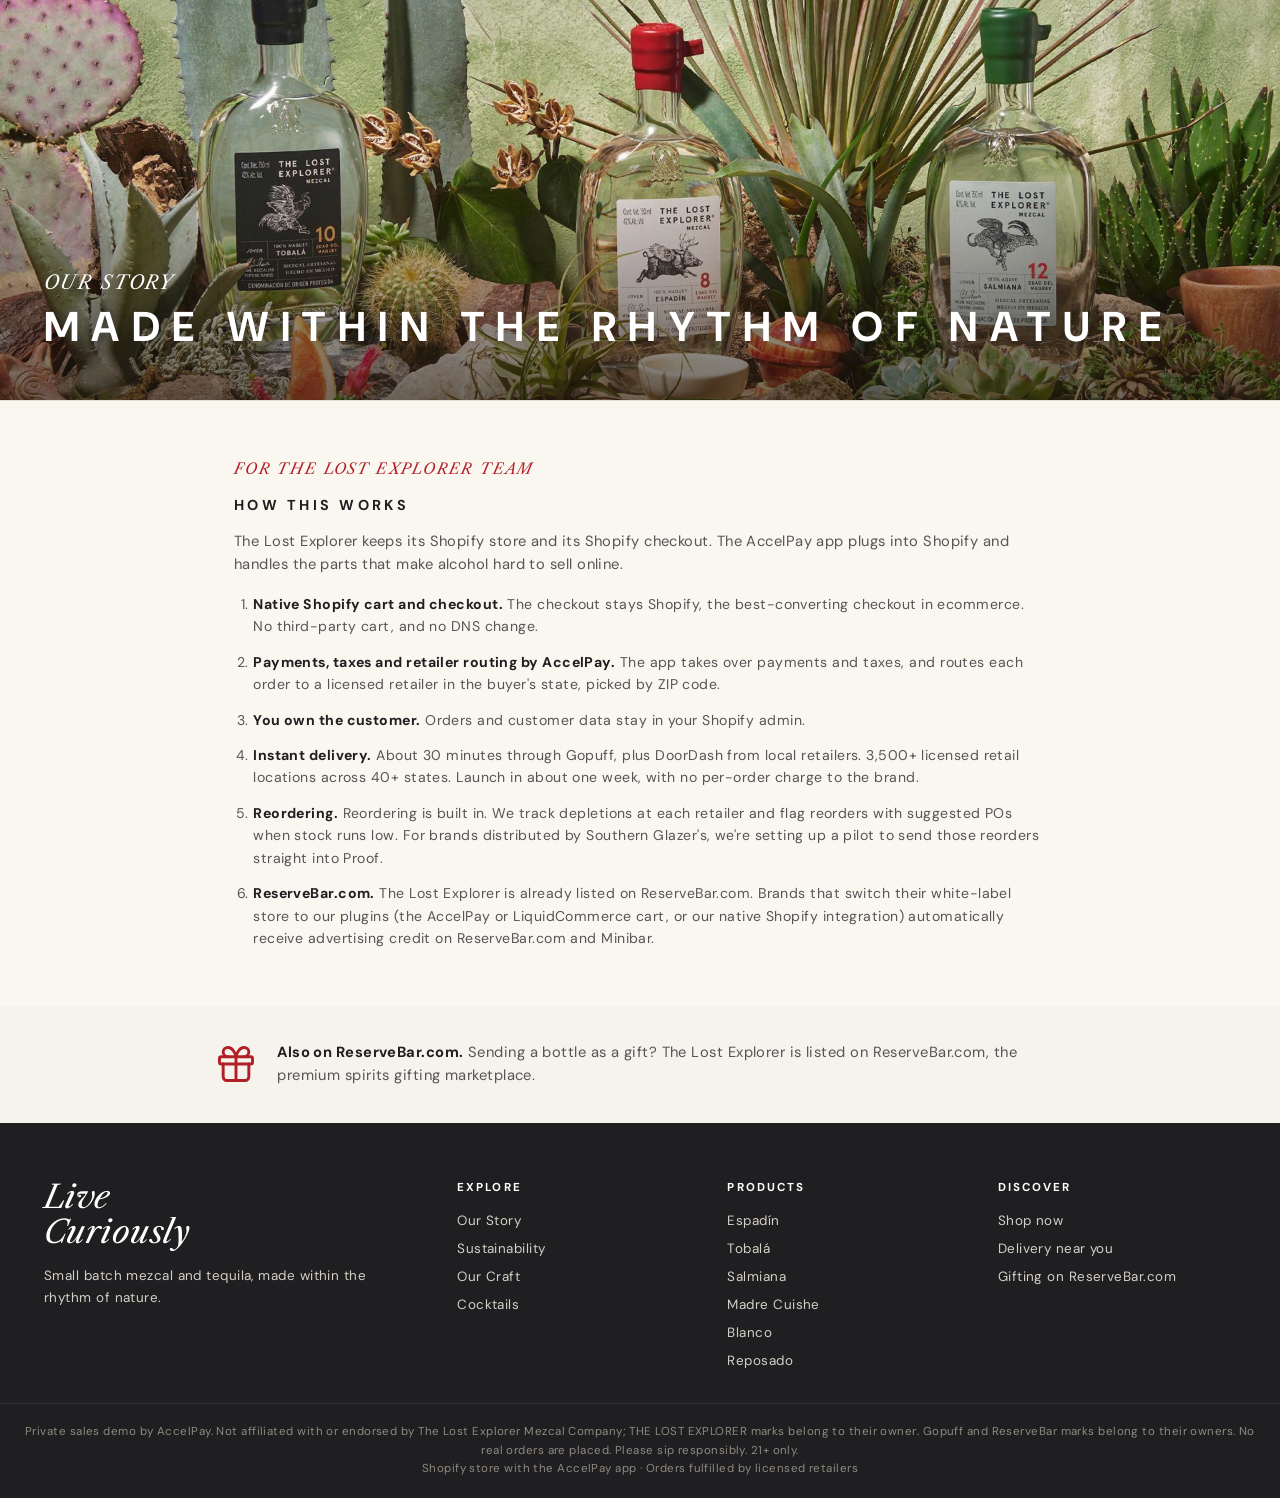
==== commit 1e1165df: "Show native Shopify cart and checkout with the AccelPay app; add How this works and reordering; drop" ====
--- a/index.html
+++ b/index.html
@@ -4,12 +4,12 @@
 <meta charset="utf-8">
 <meta name="viewport" content="width=device-width,initial-scale=1">
 <title>Live Curiously - The Lost Explorer</title>
-<meta name="description" content="Private sales demo: thelostexplorer.com with AccelPay checkout in place of Bottle Nexus.">
+<meta name="description" content="Private sales demo: thelostexplorer.com as a Shopify store with the AccelPay app: native Shopify checkout, retailer routing by ZIP.">
 <meta name="robots" content="noindex,nofollow">
 <link rel="preconnect" href="https://fonts.googleapis.com">
 <link rel="preconnect" href="https://fonts.gstatic.com" crossorigin>
 <link rel="stylesheet" href="https://fonts.googleapis.com/css2?family=DM+Sans:wght@400;500;600;700&family=Libre+Caslon+Text:ital,wght@0,400;1,400&display=swap">
-<link rel="stylesheet" href="styles.css?v=20261024a">
+<link rel="stylesheet" href="styles.css?v=20261024c">
 </head>
 <body data-page="home">
 <div id="site-header"></div>
@@ -53,7 +53,7 @@
       <ol class="how" id="how">
         <li><span class="n">1</span><div><strong>Enter your address</strong><span>We check every licensed retailer and Gopuff location that can reach you.</span></div></li>
         <li><span class="n">2</span><div><strong>Pick how fast</strong><span>Instant delivery in about 30 minutes, or ship it from a licensed retailer in your state.</span></div></li>
-        <li><span class="n">3</span><div><strong>Check out right here</strong><span>One secure checkout on thelostexplorer.com. A licensed retailer fills the order and checks ID on delivery.</span></div></li>
+        <li><span class="n">3</span><div><strong>Check out right here</strong><span>The same checkout as the rest of thelostexplorer.com. A licensed retailer fills the order and checks ID on delivery.</span></div></li>
       </ol>
     </div>
   </div>
@@ -63,6 +63,8 @@
   <div class="in"><span class="kicker">Our story</span><h2 class="h-caps">Made within the rhythm of nature</h2></div>
 </section>
 
+<section class="how-sec" id="how"><div class="in"><span class="kicker">For The Lost Explorer team</span><div id="how-section"></div></div></section>
+
 <section class="rb-band" id="reservebar">
   <div class="in"><img src="assets/gift.svg" alt="">
     <p><strong>Also on ReserveBar.com.</strong> Sending a bottle as a gift? The Lost Explorer is listed on ReserveBar.com, the premium spirits gifting marketplace.</p>
@@ -71,9 +73,9 @@
 
 <div id="site-footer"></div>
 
-<script src="partials.js?v=20261024a"></script>
-<script src="catalog.js?v=20261024a"></script>
-<script src="data.js?v=20261024a"></script>
+<script src="partials.js?v=20261024c"></script>
+<script src="catalog.js?v=20261024c"></script>
+<script src="data.js?v=20261024c"></script>
 <script>
 (function () {
   var C = window.LE_CATALOG;
@@ -91,7 +93,6 @@
   document.getElementById('grid-tequila').innerHTML = ['blanco-750','reposado-750'].map(card).join('');
 })();
 </script>
-<script src="elements-config.js?v=20261024a"></script>
-<script src="app.js?v=20261024a"></script>
+<script src="app.js?v=20261024c"></script>
 </body>
 </html>
--- a/styles.css
+++ b/styles.css
@@ -1,8 +1,8 @@
 /* The Lost Explorer x AccelPay demo.
-   Tokens are lifted from thelostexplorer.com (WordPress preset colours, 2026-10-24).
+   Tokens are lifted from thelostexplorer.com (2026-10-24).
    Their type is Apercu + Adobe Caslon Pro (Typekit); DM Sans and Libre Caslon Text
-   are the closest Google Fonts. The .lce-* classes approximate the LiquidCommerce
-   Elements components so the switch to the real SDK is visually boring. */
+   are the closest Google Fonts. The cart drawer and checkout mimic native
+   Shopify (Dawn cart, one-page checkout) with the AccelPay app inside. */
 :root {
   --crimson: #b12028; --crimson-dark: #981c22;
   --cotton: #faf7f0; --bone: #f6f3ec; --ecru: #efe3ce; --wheat: #eddbb0;
@@ -14,6 +14,7 @@
   --maxw: 1240px;
 }
 * { box-sizing: border-box; }
+[hidden] { display: none !important; }
 html { scroll-behavior: smooth; }
 body { margin: 0; background: var(--white); color: var(--ink); font-family: var(--sans); font-size: 15px; line-height: 1.6; letter-spacing: .03em; -webkit-font-smoothing: antialiased; }
 img { max-width: 100%; display: block; }
@@ -154,53 +155,6 @@
 .pdp .visual img.hero-img { width: 100%; height: auto; }
 .pdp .visual .bottle { background: #fff; display: grid; place-items: center; padding: 1rem; }
 .pdp .visual .bottle img { max-height: 560px; width: auto; }
-
-/* ---------------------------------------------------------------- Elements stand-in */
-.lce-host { display: flex; flex-direction: column; gap: 1.1rem; }
-.lce-note { font-size: .66rem; letter-spacing: .08em; text-transform: uppercase; color: var(--ash); display: flex; align-items: center; gap: .4rem; }
-.lce-note::before { content: ""; width: 7px; height: 7px; border-radius: 50%; background: var(--crimson); }
-.lce-field { display: flex; flex-direction: column; gap: .5rem; }
-.lce-label { font-size: .7rem; letter-spacing: .14em; text-transform: uppercase; font-weight: 600; }
-.lce-label em { font-style: normal; color: var(--ash); font-weight: 400; letter-spacing: .06em; }
-.lce-chips { display: flex; gap: .6rem; }
-.lce-chip { border: 1px solid var(--ink); background: transparent; border-radius: 6px; padding: .45rem 1.1rem; font-size: .72rem; letter-spacing: .1em; text-transform: uppercase; text-decoration: none; color: var(--ink); font-weight: 600; }
-.lce-chip[aria-checked="true"] { background: var(--ink); color: #fff; }
-.lce-price { font-size: 1.6rem; font-weight: 700; }
-.lce-price .per { font-family: var(--serif); font-style: italic; font-weight: 400; font-size: .95rem; text-transform: uppercase; letter-spacing: .06em; }
-.lce-price .from { font-family: var(--serif); font-style: italic; font-weight: 400; font-size: 1rem; }
-.lce-address { border: 1px dashed var(--dots); border-radius: 4px; padding: .9rem; display: flex; flex-direction: column; gap: .6rem; background: #fff; }
-.lce-address.needs { border-color: var(--crimson); box-shadow: 0 0 0 3px rgba(177,32,40,.12); }
-.lce-address.set { border-style: solid; border-color: var(--green); background: #f3f7f3; }
-.lce-address .row { display: flex; gap: .5rem; }
-.lce-address input { flex: 1; min-width: 0; border: 1px solid var(--line); border-radius: 3px; padding: .6rem .75rem; font: inherit; }
-.lce-address .cur { font-size: .86rem; display: flex; align-items: center; gap: .5rem; flex-wrap: wrap; }
-.lce-address .chg { background: none; border: none; text-decoration: underline; font-size: .8rem; color: var(--charcoal); padding: 0; margin-left: auto; }
-.lce-tabs { display: grid; grid-template-columns: 1fr 1fr; border: 1px solid var(--ink); border-radius: 4px; overflow: hidden; }
-.lce-tabs button { background: #fff; border: none; padding: .75rem .6rem; text-align: center; font-size: .72rem; letter-spacing: .1em; text-transform: uppercase; font-weight: 600; border-right: 1px solid var(--ink); display: flex; flex-direction: column; align-items: center; gap: .15rem; }
-.lce-tabs button:last-child { border-right: none; }
-.lce-tabs button[aria-selected="true"] { background: var(--ink); color: #fff; }
-.lce-tabs button:disabled { color: var(--ash); cursor: not-allowed; background: #f3f1ec; }
-.lce-tabs .ico { width: 18px; height: 18px; border-radius: 5px; }
-.lce-tabs .sub { font-size: .68rem; letter-spacing: 0; text-transform: none; font-weight: 400; opacity: .8; }
-.lce-retailers { display: flex; flex-direction: column; gap: .45rem; }
-.lce-retailer { display: flex; align-items: center; gap: .75rem; width: 100%; text-align: left; border: 1px solid var(--line); background: #fff; border-radius: 4px; padding: .65rem .8rem; }
-.lce-retailer[aria-checked="true"] { border-color: var(--ink); box-shadow: inset 0 0 0 1px var(--ink); }
-.lce-retailer .lft { display: flex; gap: .65rem; align-items: center; flex: 1; min-width: 0; }
-.rlogo { width: 30px; height: 30px; border-radius: 7px; flex: none; }
-.rlogo.txt { background: var(--ecru); color: var(--ink); display: grid; place-items: center; font-weight: 700; font-size: .85rem; }
-.lce-retailer .nm { font-weight: 600; font-size: .86rem; }
-.lce-retailer .meta { font-size: .74rem; color: var(--charcoal); }
-.lce-retailer .fee { font-weight: 700; font-size: .92rem; white-space: nowrap; }
-.lce-retailers .more { font-size: .76rem; color: var(--charcoal); padding: .2rem .2rem 0; }
-.lce-buy { display: flex; gap: .75rem; align-items: stretch; }
-.qty { display: flex; align-items: center; gap: .1rem; }
-.qty button { background: none; border: none; width: 2rem; height: 2.4rem; font-size: 1.1rem; }
-.qty span { font-family: var(--serif); font-style: italic; min-width: 1.6rem; text-align: center; }
-.lce-buy .btn { flex: 1; }
-.lce-alert { font-size: .84rem; color: var(--crimson-dark); background: #fbf0ef; border-radius: 4px; padding: .7rem .8rem; }
-.lce-fine { font-size: .72rem; color: var(--ash); margin: 0; }
-.lce-address .quick { margin-top: 0; }
-.lce-address .quick button { color: var(--charcoal); }
 
 /* notes */
 .notes { max-width: var(--maxw); margin: 0 auto; padding: 3rem 1.5rem 1rem; }
@@ -250,41 +204,6 @@
 .totals .r.disc .v { color: var(--green); }
 .secure { font-size: .7rem; color: var(--ash); text-align: center; margin: 0; }
 
-/* ---------------------------------------------------------------- checkout */
-.co-top { background: #fff; border-bottom: 1px solid var(--line); }
-.co-top .in { max-width: 1080px; margin: 0 auto; padding: 1rem 1.5rem; display: flex; align-items: center; justify-content: space-between; gap: 1rem; }
-.co-top .secure-tag { font-size: .7rem; letter-spacing: .1em; text-transform: uppercase; color: var(--charcoal); display: flex; gap: .4rem; align-items: center; }
-.co-wrap { max-width: 1080px; margin: 0 auto; padding: 2rem 1.5rem 5rem; display: grid; grid-template-columns: minmax(0,1.3fr) minmax(0,1fr); gap: 2.2rem; align-items: start; }
-.co-main { display: flex; flex-direction: column; gap: 1.1rem; }
-.co-step { background: #fff; border: 1px solid var(--line); border-radius: 4px; padding: 1.3rem; }
-.co-step h3 { font-size: .82rem; letter-spacing: .2em; text-transform: uppercase; margin: 0 0 1rem; display: flex; align-items: center; gap: .6rem; }
-.co-step h3 .n { width: 1.5rem; height: 1.5rem; border-radius: 50%; background: var(--crimson); color: #fff; font-size: .72rem; display: grid; place-items: center; letter-spacing: 0; }
-.frm { display: grid; grid-template-columns: 1fr 1fr; gap: .7rem; }
-.frm .full { grid-column: 1 / -1; }
-.frm label { display: flex; flex-direction: column; gap: .3rem; font-size: .72rem; letter-spacing: .06em; text-transform: uppercase; color: var(--charcoal); }
-.frm input { border: 1px solid var(--line); border-radius: 3px; padding: .6rem .7rem; font: inherit; font-size: .92rem; text-transform: none; letter-spacing: .02em; min-width: 0; background: #fff; }
-.chk { display: flex; align-items: flex-start; gap: .55rem; font-size: .84rem; margin-top: .75rem; }
-.chk input { margin-top: .25rem; }
-.co-opt { display: flex; gap: .8rem; align-items: center; border: 1px solid var(--line); border-radius: 4px; padding: .8rem; margin-bottom: .5rem; font-size: .84rem; }
-.co-opt.on { border-color: var(--ink); box-shadow: inset 0 0 0 1px var(--ink); }
-.co-opt img { width: 34px; height: 34px; border-radius: 8px; flex: none; }
-.co-opt span { color: var(--charcoal); font-size: .78rem; }
-.co-opt .v { margin-left: auto; font-weight: 700; color: var(--ink); font-size: .9rem; }
-.co-explain { font-size: .78rem; color: var(--charcoal); margin: .6rem 0 0; }
-.card-mock { border: 1px solid var(--line); border-radius: 3px; padding: .85rem; background: var(--bone); font-size: .88rem; color: var(--charcoal); display: flex; justify-content: space-between; }
-.stripe-note { font-size: .74rem; color: var(--ash); margin-top: .6rem; }
-.legal { font-size: .72rem; color: var(--ash); margin-top: .8rem; }
-.co-side { background: #fff; border: 1px solid var(--line); border-radius: 4px; padding: 1.3rem; position: sticky; top: 20px; display: flex; flex-direction: column; gap: 1rem; }
-.co-side h3 { font-size: .82rem; letter-spacing: .2em; text-transform: uppercase; margin: 0; }
-.co-ship { border: 1px solid var(--line); border-radius: 4px; overflow: hidden; }
-.co-ship-h { display: flex; gap: .65rem; align-items: center; padding: .65rem .75rem; background: var(--bone); font-size: .8rem; }
-.co-ship-h img { width: 30px; height: 30px; border-radius: 7px; }
-.co-ship-h span { color: var(--charcoal); font-size: .74rem; }
-.co-ship .line .amt { margin-left: auto; }
-.thanks { max-width: 620px; margin: 0 auto; padding: 4.5rem 1.5rem; text-align: center; }
-.thanks .num { font-family: var(--serif); font-style: italic; color: var(--crimson); font-size: 1.1rem; }
-.thanks .who { text-align: left; background: var(--bone); border-radius: 4px; padding: 1rem 1.2rem; margin: 1.5rem 0; font-size: .88rem; }
-
 /* ---------------------------------------------------------------- footer */
 footer.site { background: var(--ink); color: #d5d0c6; }
 .ft { max-width: var(--maxw); margin: 0 auto; padding: 3.5rem 1.5rem 2rem; display: grid; grid-template-columns: 1.6fr 1fr 1fr 1fr; gap: 2rem; }
@@ -310,6 +229,137 @@
 .ag-btns { display: flex; gap: .6rem; justify-content: center; padding-bottom: 1.2rem; border-bottom: 1px dotted var(--dots); }
 .ag-sip { font-family: var(--serif); font-style: italic; color: var(--crimson); text-transform: uppercase; letter-spacing: .12em; text-align: right; margin: 1rem 0 0; }
 
+/* ---------------------------------------------------------------- Shopify product form */
+.product-form { display: flex; flex-direction: column; gap: 1.1rem; }
+.pf-field { display: flex; flex-direction: column; gap: .5rem; }
+.pf-label { font-size: .7rem; letter-spacing: .14em; text-transform: uppercase; font-weight: 600; }
+.pf-variants { display: flex; gap: .6rem; }
+.pf-variant { border: 1px solid var(--ink); border-radius: 6px; padding: .45rem 1.1rem; font-size: .72rem; letter-spacing: .1em; text-transform: uppercase; text-decoration: none; font-weight: 600; }
+.pf-variant[aria-checked="true"] { background: var(--ink); color: #fff; }
+.pf-price { font-size: 1.6rem; font-weight: 700; }
+.pf-price .per { font-family: var(--serif); font-style: italic; font-weight: 400; font-size: .95rem; text-transform: uppercase; letter-spacing: .06em; }
+.pf-price .from { font-family: var(--serif); font-style: italic; font-weight: 400; font-size: 1rem; }
+.pf-buy { display: flex; gap: .75rem; align-items: stretch; }
+.pf-buy .btn { flex: 1; }
+.qty { display: flex; align-items: center; gap: .1rem; }
+.qty button { background: none; border: none; width: 2rem; height: 2.4rem; font-size: 1.1rem; }
+.qty span { font-family: var(--serif); font-style: italic; min-width: 1.6rem; text-align: center; }
+
+/* AccelPay app block (theme app extension) */
+.ap-block { background: #fff; border: 1px solid var(--line); border-radius: 6px; padding: .9rem 1rem; display: flex; flex-direction: column; gap: .6rem; }
+.ap-h { display: flex; justify-content: space-between; align-items: center; font-size: .72rem; letter-spacing: .14em; text-transform: uppercase; font-weight: 700; }
+.ap-tag { font-size: .6rem; letter-spacing: .08em; background: var(--ecru); color: var(--ink); border-radius: 999px; padding: .15rem .55rem; font-weight: 600; }
+.ap-block .zrow { display: flex; gap: .5rem; }
+.ap-block .zin { flex: 1; min-width: 0; border: 1px solid var(--line); border-radius: 3px; padding: .55rem .75rem; font: inherit; }
+.ap-block .quick button { color: var(--charcoal); }
+.zset { font-size: .86rem; display: flex; gap: .4rem; align-items: center; flex-wrap: wrap; }
+.zset .chg, .chg { background: none; border: none; text-decoration: underline; font-size: .8rem; color: var(--charcoal); padding: 0; margin-left: auto; }
+.avail { list-style: none; margin: 0; padding: 0; display: flex; flex-direction: column; gap: .55rem; }
+.avail li { display: flex; gap: .65rem; align-items: flex-start; font-size: .8rem; color: var(--charcoal); }
+.avail li strong { color: var(--ink); font-size: .84rem; }
+.avail li img { width: 30px; height: 30px; border-radius: 7px; flex: none; }
+.avail li .pin { width: 30px; height: 30px; font-size: .72rem !important; }
+.avail li.none { color: var(--crimson-dark); }
+.ap-block .fine { font-size: .72rem; color: var(--ash); margin: 0; }
+
+/* ---------------------------------------------------------------- How this works */
+.ribbon button { background: none; border: 0; color: var(--wheat); text-decoration: underline; font-size: inherit; letter-spacing: inherit; text-transform: inherit; padding: 0 0 0 .5rem; }
+.how-scrim { position: fixed; inset: 0; background: rgba(20,18,16,.45); opacity: 0; pointer-events: none; transition: opacity .25s; z-index: 140; }
+.how-scrim.on { opacity: 1; pointer-events: auto; }
+.how-panel { position: fixed; left: 0; top: 0; height: 100%; width: min(460px, 100%); background: #fff; z-index: 150; transform: translateX(-100%); transition: transform .28s ease; overflow-y: auto; padding: 1.6rem 1.5rem 3rem; box-shadow: 8px 0 40px rgba(0,0,0,.14); }
+.how-panel.on { transform: none; }
+.how-panel .x { position: absolute; right: 1rem; top: .8rem; background: none; border: 0; font-size: 1.6rem; color: var(--charcoal); }
+.how-panel h3, .how-sec h3 { font-size: .9rem; letter-spacing: .24em; text-transform: uppercase; margin: 0 0 .8rem; }
+.hw-lede { color: var(--charcoal); font-size: .92rem; margin: 0 0 1rem; }
+.hw-list { margin: 0; padding-left: 1.2rem; display: flex; flex-direction: column; gap: .8rem; font-size: .88rem; color: var(--charcoal); }
+.hw-list strong { color: var(--ink); }
+.how-sec { background: var(--cotton); border-top: 1px solid var(--line); }
+.how-sec .in { max-width: 860px; margin: 0 auto; padding: 3.5rem 1.5rem; }
+.how-sec .kicker { display: block; margin-bottom: .8rem; }
+
+/* ---------------------------------------------------------------- Shopify one-page checkout
+   Layout and components reused from the ondemand-delivery-mockup reference checkout. */
+body.shop-co { background: #fff; font-size: 14px; letter-spacing: .01em; }
+.sc-head { border-bottom: 1px solid #e6e6e6; }
+.sc-head .in { max-width: 1120px; margin: 0 auto; padding: 1.1rem 1.5rem; display: flex; align-items: center; justify-content: space-between; }
+.sc-back { font-size: .8rem; color: var(--charcoal); text-decoration: none; }
+.checkout { display: grid; grid-template-columns: minmax(0,1.1fr) minmax(0,1fr); min-height: 100vh; }
+.co-left { padding: 2.2rem clamp(1rem, 4vw, 3.5rem); min-width: 0; }
+.co-left .inner { max-width: 560px; margin-left: auto; }
+.co-right { background: #f5f5f5; border-left: 1px solid #e6e6e6; padding: 2.2rem clamp(1rem, 3.5vw, 3rem); min-width: 0; }
+.co-right .inner { max-width: 440px; position: sticky; top: 1.5rem; }
+.sc-sec { margin-bottom: 1.8rem; }
+.sc-h { display: flex; align-items: center; justify-content: space-between; gap: .6rem; margin-bottom: .8rem; flex-wrap: wrap; }
+.sc-h h2 { font-size: 1.3rem; font-weight: 600; margin: 0; letter-spacing: 0; }
+.sc-link { font-size: .84rem; color: #1773b0; }
+.sc-sub { color: #707070; font-size: .84rem; margin: -.4rem 0 .7rem; }
+.co-field { width: 100%; border: 1px solid #dedede; border-radius: 5px; padding: .8rem .85rem; font: inherit; font-size: .92rem; margin-bottom: .7rem; background: #fff; min-width: 0; letter-spacing: 0; }
+.co-field:focus { outline: 2px solid #1773b0; outline-offset: -1px; border-color: #1773b0; }
+.sc-select { color: var(--ink); display: flex; flex-direction: column; font-size: .92rem; padding: .45rem .85rem; }
+.sc-select span { font-size: .7rem; color: #707070; }
+.co-row { display: grid; grid-template-columns: 1fr 1fr; gap: .7rem; }
+.co-row3 { display: grid; grid-template-columns: 1.3fr 1fr 1fr; gap: .7rem; }
+.sc-chk { display: flex; gap: .5rem; align-items: center; font-size: .86rem; margin: .1rem 0 .4rem; }
+.co-opt { display: flex; align-items: center; gap: .8rem; padding: .85rem .9rem; border: 1px solid #dedede; border-radius: 5px; margin-bottom: -1px; cursor: pointer; background: #fff; position: relative; }
+.co-opt.selected { background: #f0f5fa; border-color: #1773b0; z-index: 1; }
+.co-opt.onehr.selected { background: #fdf6f6; border-color: var(--crimson); }
+.co-opt .radio { width: 18px; height: 18px; border-radius: 50%; border: 1px solid #c4c4c4; flex: none; position: relative; background: #fff; }
+.co-opt.selected .radio { border: 6px solid #1773b0; }
+.co-opt.onehr.selected .radio { border-color: var(--crimson); }
+.co-opt .ret { width: 32px; height: 32px; flex: none; display: flex; }
+.co-opt .ret img { width: 32px; height: 32px; border-radius: 8px; }
+.co-opt .ret .pin { width: 32px; height: 32px; font-size: .72rem; }
+.co-opt .body { flex: 1; min-width: 0; display: flex; flex-direction: column; }
+.co-opt .body .n { font-weight: 600; font-size: .9rem; display: flex; gap: .5rem; align-items: center; flex-wrap: wrap; }
+.co-opt .body .d { font-size: .78rem; color: #707070; margin-top: .15rem; }
+.co-opt .amt { font-weight: 600; font-size: .9rem; white-space: nowrap; }
+.co-opt .amt.free { letter-spacing: .04em; }
+.badge-1hr { font-size: .62rem; letter-spacing: .06em; text-transform: uppercase; background: var(--crimson); color: #fff; padding: .15rem .5rem; border-radius: 999px; }
+.co-more, .co-empty { font-size: .84rem; color: #707070; padding: .8rem 0 0; }
+.co-empty { background: #f5f5f5; border-radius: 5px; padding: 1rem; }
+.sc-note { font-size: .78rem; color: #707070; margin: .8rem 0 0; }
+.ap-callout { font-size: .66rem; letter-spacing: .06em; text-transform: uppercase; font-weight: 600; color: var(--ink); background: var(--ecru); border-radius: 999px; padding: .2rem .65rem; }
+.sc-pay { border: 1px solid #1773b0; border-radius: 5px; overflow: hidden; }
+.sc-pay-h { display: flex; gap: .7rem; align-items: center; padding: .85rem .9rem; background: #f0f5fa; border-bottom: 1px solid #dedede; }
+.sc-pay-h .radio { width: 18px; height: 18px; border-radius: 50%; border: 6px solid #1773b0; background: #fff; flex: none; }
+.sc-pay-h .cards { margin-left: auto; display: flex; gap: .3rem; }
+.sc-pay-h .cards i { font-style: normal; font-size: .58rem; font-weight: 700; border: 1px solid #dedede; background: #fff; border-radius: 3px; padding: .1rem .3rem; color: #333; }
+.sc-pay-b { padding: .9rem; background: #f5f5f5; }
+.ap-strip { display: flex; gap: .6rem; align-items: flex-start; font-size: .8rem; color: #555; background: #faf7f0; border: 1px dashed var(--dots); border-radius: 5px; padding: .7rem .8rem; margin-top: .8rem; }
+.ap-strip b { color: var(--ink); }
+.ap-dot { width: 8px; height: 8px; border-radius: 50%; background: var(--crimson); margin-top: .35rem; flex: none; }
+.sc-paybtn { padding: 1.05rem; font-size: .9rem; border-radius: 5px; letter-spacing: .04em; text-transform: none; font-weight: 600; }
+.sc-legal { font-size: .74rem; color: #707070; margin: .7rem 0 0; }
+.sc-foot { border-top: 1px solid #e6e6e6; margin-top: 1.6rem; padding-top: .9rem; display: flex; gap: 1rem; flex-wrap: wrap; font-size: .76rem; }
+.sc-foot a { color: #1773b0; }
+.os-item { display: flex; gap: .9rem; align-items: center; padding: .55rem 0; }
+.os-item .im { width: 64px; height: 64px; background: #fff; border: 1px solid #e0e0e0; border-radius: 8px; position: relative; display: flex; align-items: center; justify-content: center; padding: 4px; flex: none; }
+.os-item .im img { max-height: 100%; width: auto; }
+.os-item .im .q { position: absolute; top: -8px; right: -8px; background: #666; color: #fff; min-width: 21px; height: 21px; border-radius: 999px; font-size: .72rem; display: flex; align-items: center; justify-content: center; }
+.os-item .nm { flex: 1; min-width: 0; }
+.os-item .nm .t { font-size: .88rem; font-weight: 600; }
+.os-item .nm .s { font-size: .76rem; color: #707070; }
+.os-item .pr { font-size: .88rem; }
+.co-discount { display: flex; gap: .6rem; margin: 1.2rem 0 .6rem; }
+.co-discount input { flex: 1; min-width: 0; border: 1px solid #dedede; border-radius: 5px; padding: .8rem .85rem; font: inherit; }
+.co-discount button { border: 1px solid #dedede; background: #ebebeb; border-radius: 5px; padding: 0 1.1rem; font-weight: 600; color: #555; }
+.co-discount-tag { font-size: .8rem; color: #555; margin-bottom: .6rem; }
+.co-discount-tag[hidden] { display: none; }
+.os-line { display: flex; justify-content: space-between; padding: .3rem 0; font-size: .88rem; }
+.os-line .muted { color: #555; }
+.os-line.total { font-size: 1.15rem; font-weight: 700; padding-top: .7rem; }
+.os-line.total small { font-size: .72rem; color: #707070; font-weight: 400; }
+.ap-mini { font-style: normal; font-size: .66rem; color: var(--crimson); margin-left: .3rem; }
+.os-from { display: flex; gap: .55rem; align-items: center; font-size: .8rem; color: #555; margin-top: .8rem; }
+.os-from img { width: 24px; height: 24px; border-radius: 6px; }
+.os-from .pin { width: 24px; height: 24px; font-size: .62rem !important; border-radius: 6px; }
+.sc-thanks { max-width: 620px; margin: 0 auto; padding: 3rem 1.5rem 4rem; }
+.sc-thanks .tick { width: 46px; height: 46px; border-radius: 50%; border: 2px solid #1773b0; color: #1773b0; display: grid; place-items: center; font-size: 1.3rem; }
+.sc-thanks h1 { font-size: 1.5rem; margin: .2rem 0 1rem; letter-spacing: 0; }
+.sc-card { border: 1px solid #dedede; border-radius: 6px; padding: 1rem 1.1rem; margin-bottom: 1rem; }
+.sc-card h3 { font-size: 1rem; margin: 0 0 .4rem; }
+.sc-card p { margin: 0; color: #555; }
+
 /* ---------------------------------------------------------------- responsive */
 @media (max-width: 1080px) {
   .brand .wm { width: 160px; }
@@ -321,8 +371,9 @@
 @media (max-width: 900px) {
   .dband .in, .pdp .in, .sip { grid-template-columns: 1fr; gap: 2rem; }
   .pdp .visual { position: static; order: -1; }
-  .co-wrap { grid-template-columns: 1fr; }
-  .co-side { position: static; }
+  .checkout { grid-template-columns: 1fr; }
+  .co-right { order: -1; border-left: 0; border-bottom: 1px solid #e6e6e6; }
+  .co-left .inner, .co-right .inner { margin: 0 auto; position: static; }
   .ft { grid-template-columns: 1fr 1fr; }
 }
 @media (max-width: 760px) {
@@ -349,8 +400,9 @@
   .notes .tri div:last-child { border-bottom: none; }
   .frm { grid-template-columns: 1fr; }
   .ft { grid-template-columns: 1fr; }
-  .lce-buy { flex-wrap: wrap; }
-  .lce-buy .btn { flex: 1 1 100%; }
-  .co-wrap { padding: 1.2rem 1rem 4rem; }
+  .pf-buy { flex-wrap: wrap; }
+  .pf-buy .btn { flex: 1 1 100%; }
+  .co-row3 { grid-template-columns: 1fr 1fr; }
+  .co-row3 .co-field:first-child { grid-column: 1 / -1; }
   .zipform { max-width: none; }
 }
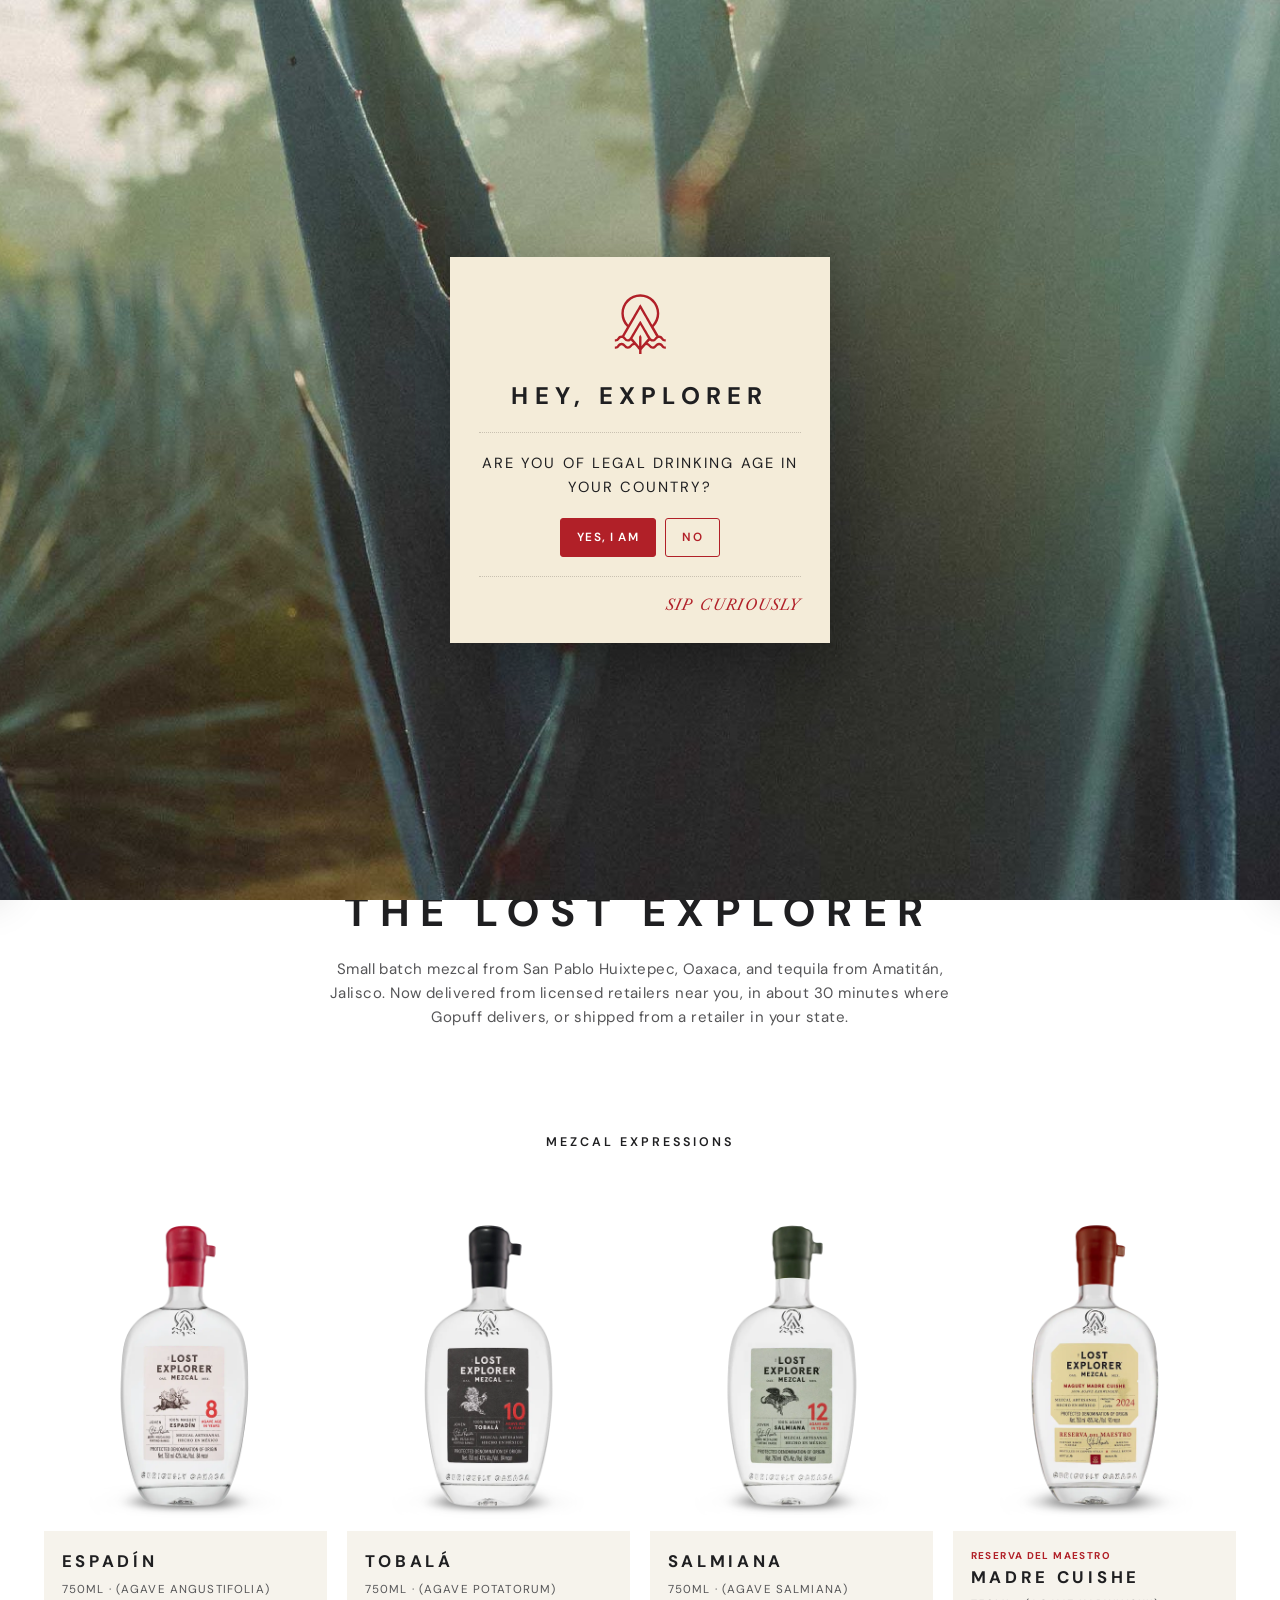
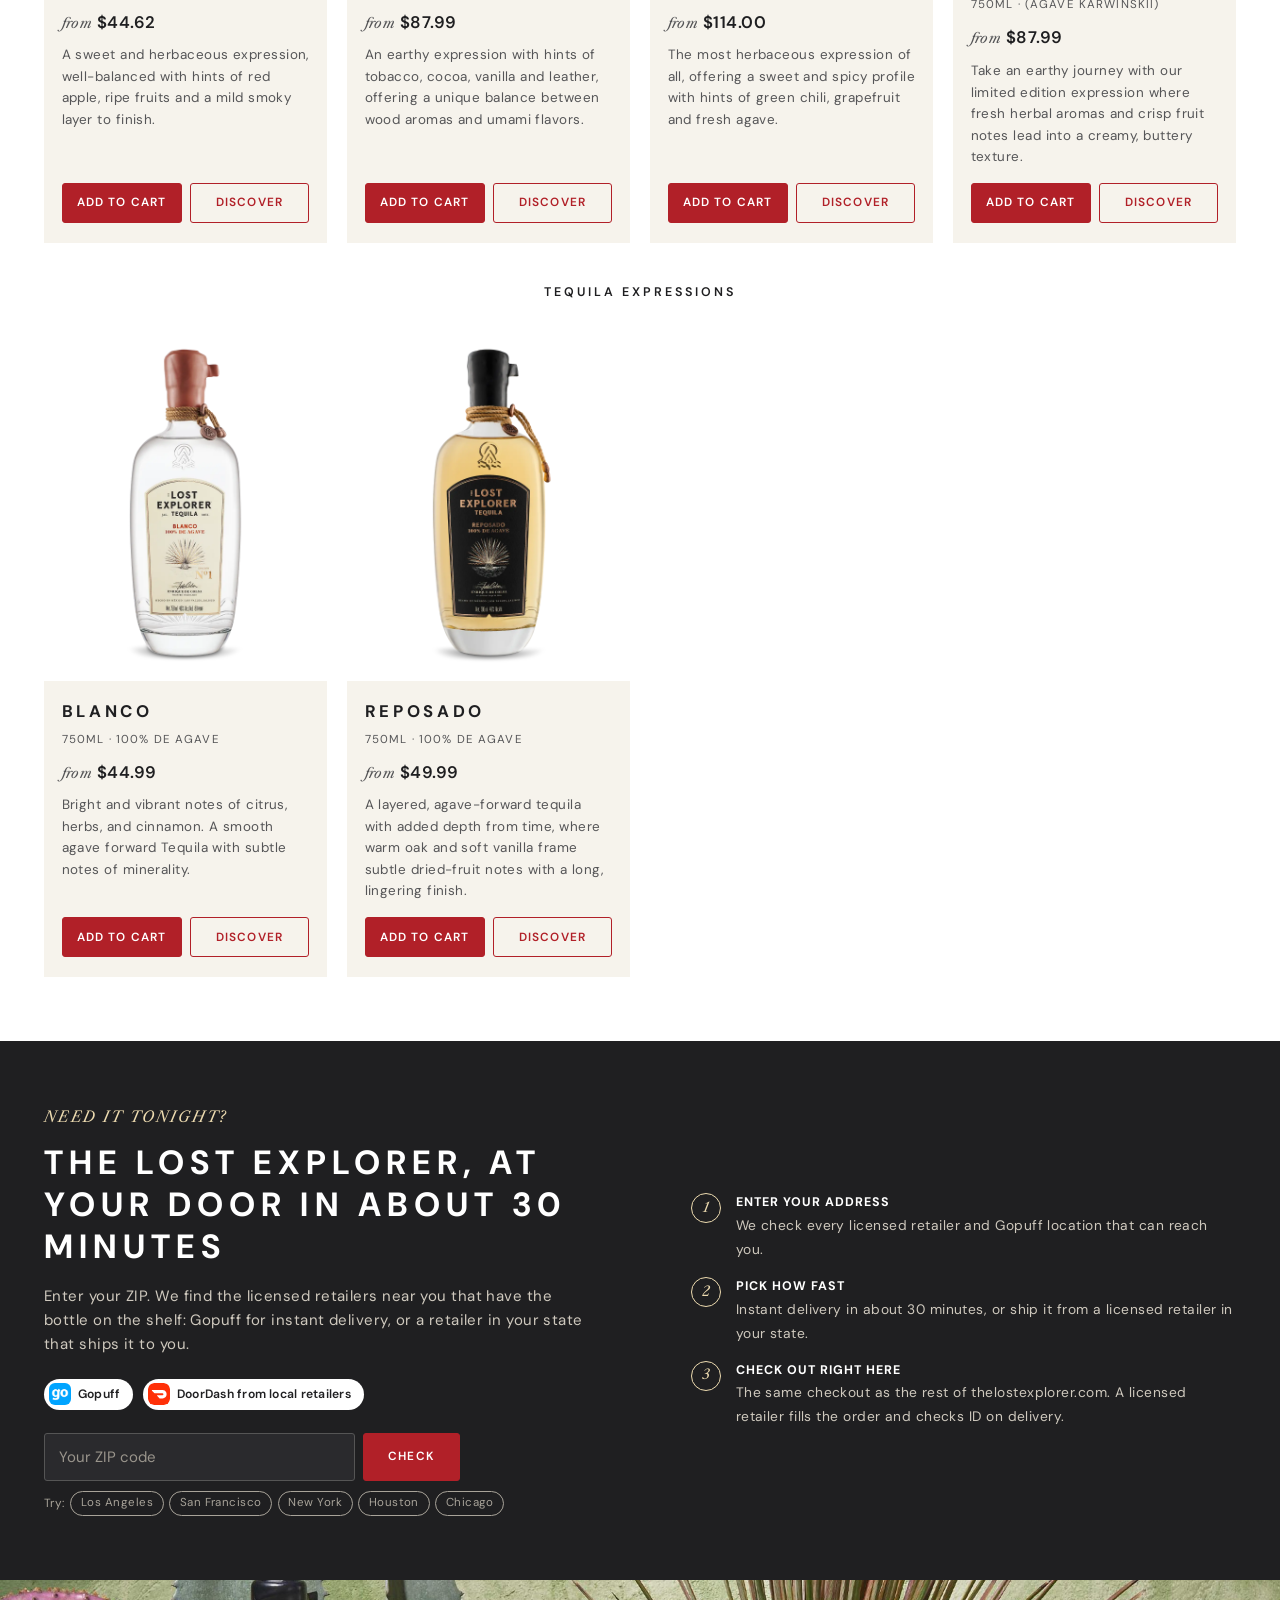
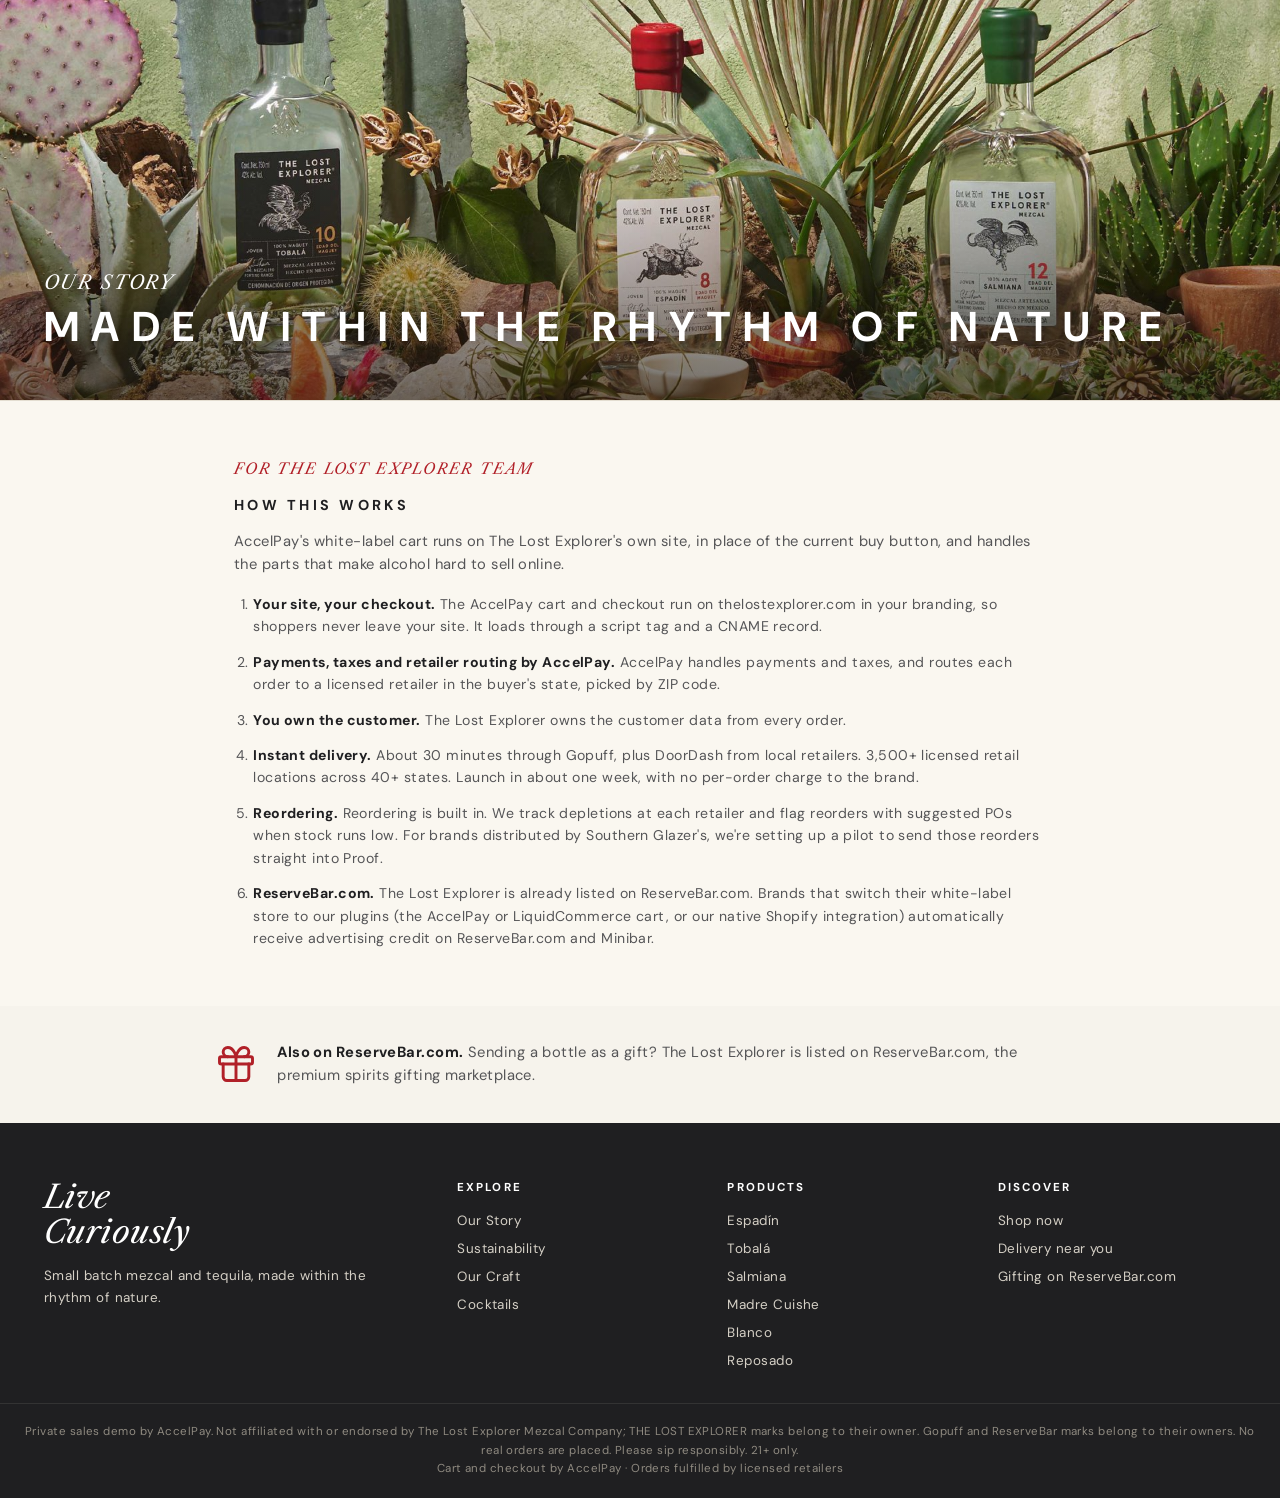
==== commit 7ea4f697: "Back to the AccelPay white-label cart on their own site; drop Shopify framing Co-Authored-By: Claude" ====
--- a/index.html
+++ b/index.html
@@ -4,12 +4,12 @@
 <meta charset="utf-8">
 <meta name="viewport" content="width=device-width,initial-scale=1">
 <title>Live Curiously - The Lost Explorer</title>
-<meta name="description" content="Private sales demo: thelostexplorer.com as a Shopify store with the AccelPay app: native Shopify checkout, retailer routing by ZIP.">
+<meta name="description" content="Private sales demo: thelostexplorer.com with the AccelPay white-label cart and checkout, retailer routing by ZIP.">
 <meta name="robots" content="noindex,nofollow">
 <link rel="preconnect" href="https://fonts.googleapis.com">
 <link rel="preconnect" href="https://fonts.gstatic.com" crossorigin>
 <link rel="stylesheet" href="https://fonts.googleapis.com/css2?family=DM+Sans:wght@400;500;600;700&family=Libre+Caslon+Text:ital,wght@0,400;1,400&display=swap">
-<link rel="stylesheet" href="styles.css?v=20261024c">
+<link rel="stylesheet" href="styles.css?v=20261024d">
 </head>
 <body data-page="home">
 <div id="site-header"></div>
@@ -73,9 +73,9 @@
 
 <div id="site-footer"></div>
 
-<script src="partials.js?v=20261024c"></script>
-<script src="catalog.js?v=20261024c"></script>
-<script src="data.js?v=20261024c"></script>
+<script src="partials.js?v=20261024d"></script>
+<script src="catalog.js?v=20261024d"></script>
+<script src="data.js?v=20261024d"></script>
 <script>
 (function () {
   var C = window.LE_CATALOG;
@@ -93,6 +93,6 @@
   document.getElementById('grid-tequila').innerHTML = ['blanco-750','reposado-750'].map(card).join('');
 })();
 </script>
-<script src="app.js?v=20261024c"></script>
+<script src="app.js?v=20261024d"></script>
 </body>
 </html>
--- a/styles.css
+++ b/styles.css
@@ -1,8 +1,8 @@
 /* The Lost Explorer x AccelPay demo.
    Tokens are lifted from thelostexplorer.com (2026-10-24).
    Their type is Apercu + Adobe Caslon Pro (Typekit); DM Sans and Libre Caslon Text
-   are the closest Google Fonts. The cart drawer and checkout mimic native
-   Shopify (Dawn cart, one-page checkout) with the AccelPay app inside. */
+   are the closest Google Fonts. The cart drawer and one-page checkout are the
+   AccelPay white-label cart, replacing the site's previous buy button. */
 :root {
   --crimson: #b12028; --crimson-dark: #981c22;
   --cotton: #faf7f0; --bone: #f6f3ec; --ecru: #efe3ce; --wheat: #eddbb0;
@@ -229,7 +229,7 @@
 .ag-btns { display: flex; gap: .6rem; justify-content: center; padding-bottom: 1.2rem; border-bottom: 1px dotted var(--dots); }
 .ag-sip { font-family: var(--serif); font-style: italic; color: var(--crimson); text-transform: uppercase; letter-spacing: .12em; text-align: right; margin: 1rem 0 0; }
 
-/* ---------------------------------------------------------------- Shopify product form */
+/* ---------------------------------------------------------------- product form (AccelPay cart) */
 .product-form { display: flex; flex-direction: column; gap: 1.1rem; }
 .pf-field { display: flex; flex-direction: column; gap: .5rem; }
 .pf-label { font-size: .7rem; letter-spacing: .14em; text-transform: uppercase; font-weight: 600; }
@@ -245,7 +245,7 @@
 .qty button { background: none; border: none; width: 2rem; height: 2.4rem; font-size: 1.1rem; }
 .qty span { font-family: var(--serif); font-style: italic; min-width: 1.6rem; text-align: center; }
 
-/* AccelPay app block (theme app extension) */
+/* AccelPay delivery-by-ZIP block */
 .ap-block { background: #fff; border: 1px solid var(--line); border-radius: 6px; padding: .9rem 1rem; display: flex; flex-direction: column; gap: .6rem; }
 .ap-h { display: flex; justify-content: space-between; align-items: center; font-size: .72rem; letter-spacing: .14em; text-transform: uppercase; font-weight: 700; }
 .ap-tag { font-size: .6rem; letter-spacing: .08em; background: var(--ecru); color: var(--ink); border-radius: 999px; padding: .15rem .55rem; font-weight: 600; }
@@ -277,7 +277,7 @@
 .how-sec .in { max-width: 860px; margin: 0 auto; padding: 3.5rem 1.5rem; }
 .how-sec .kicker { display: block; margin-bottom: .8rem; }
 
-/* ---------------------------------------------------------------- Shopify one-page checkout
+/* ---------------------------------------------------------------- AccelPay one-page checkout
    Layout and components reused from the ondemand-delivery-mockup reference checkout. */
 body.shop-co { background: #fff; font-size: 14px; letter-spacing: .01em; }
 .sc-head { border-bottom: 1px solid #e6e6e6; }
